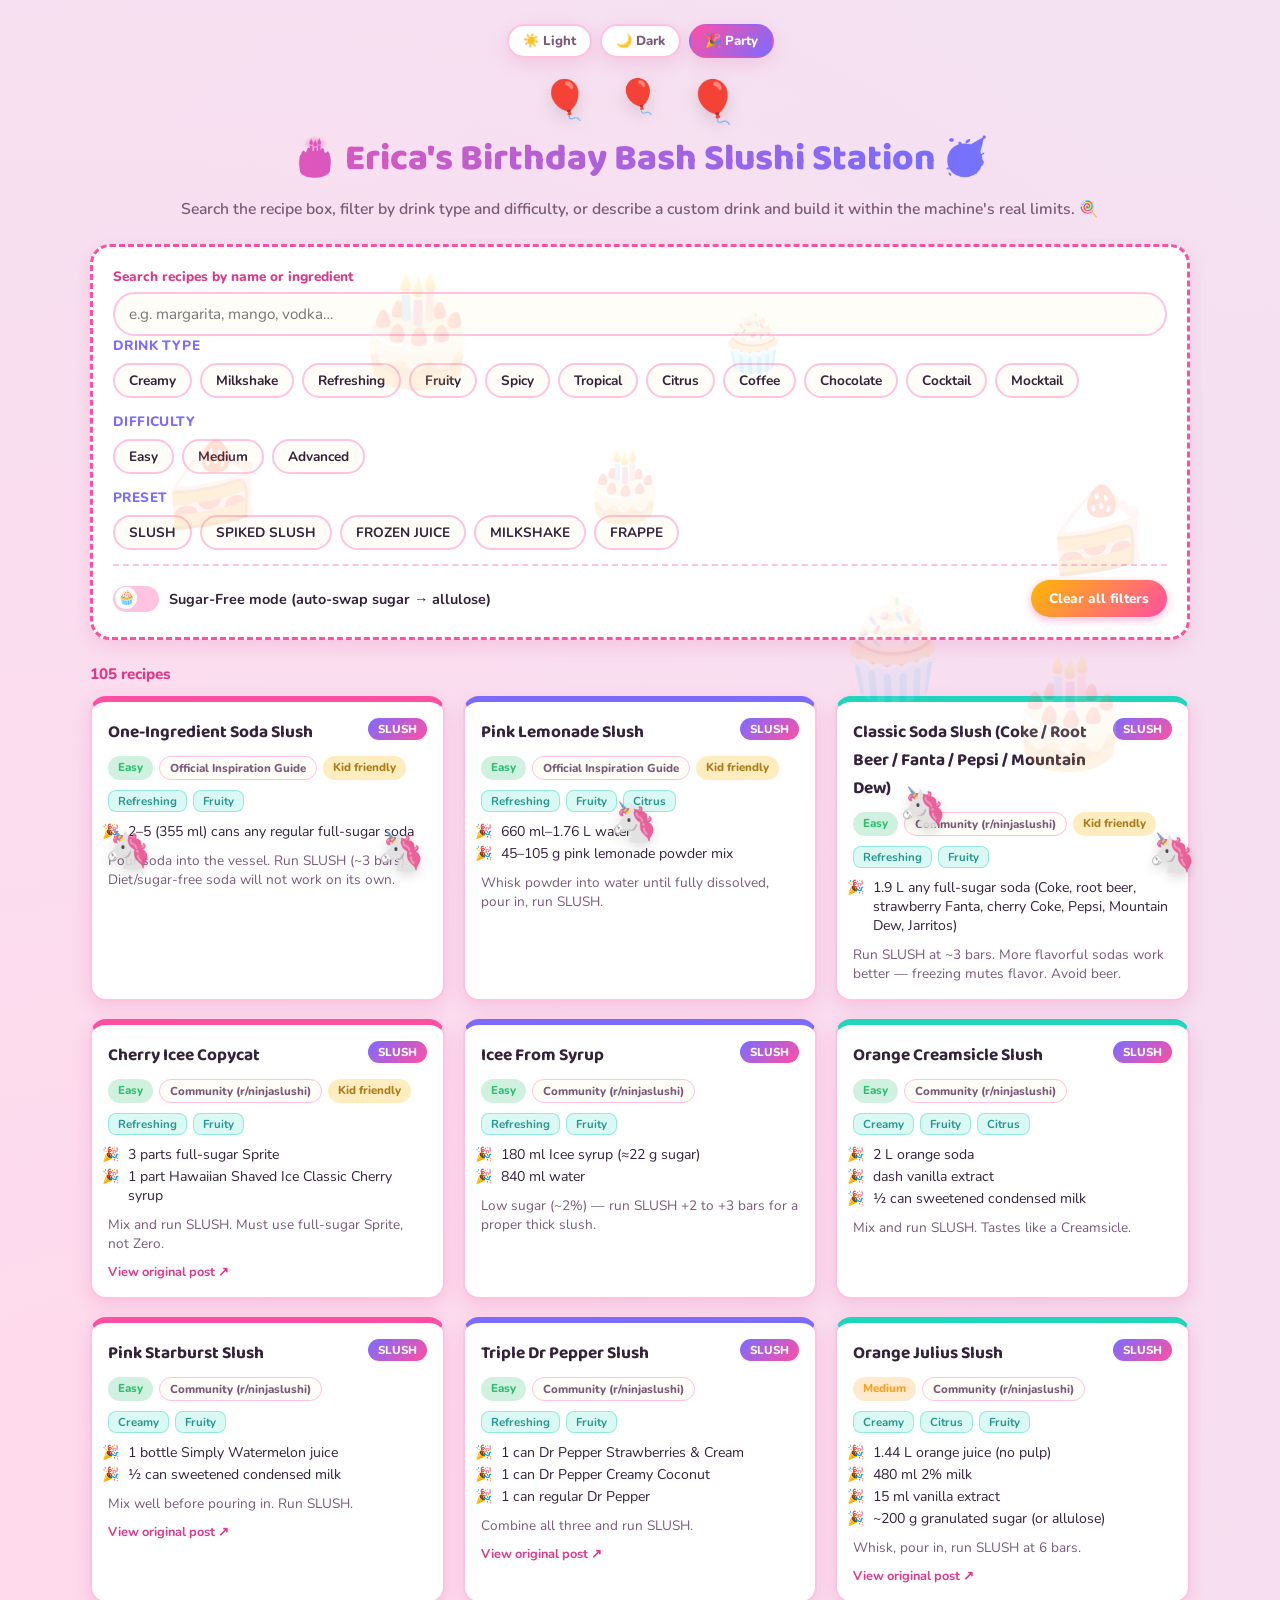
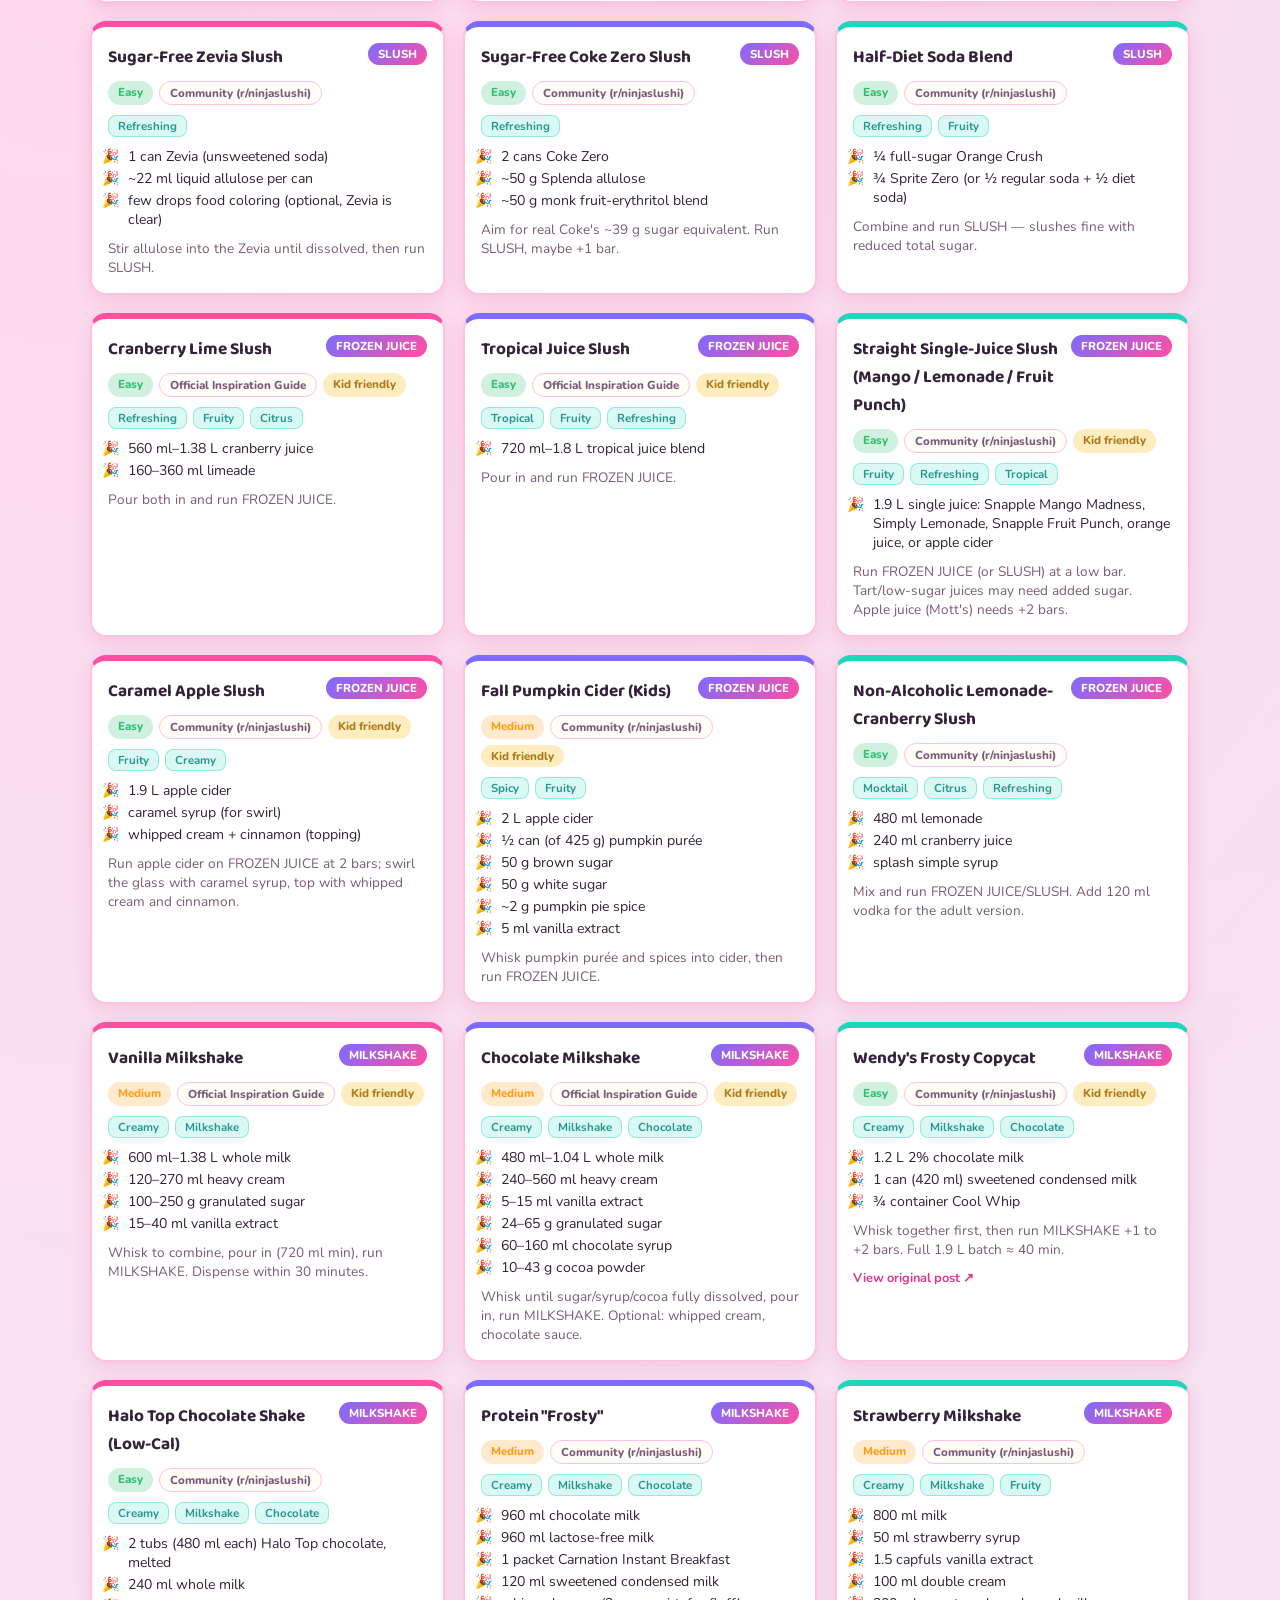
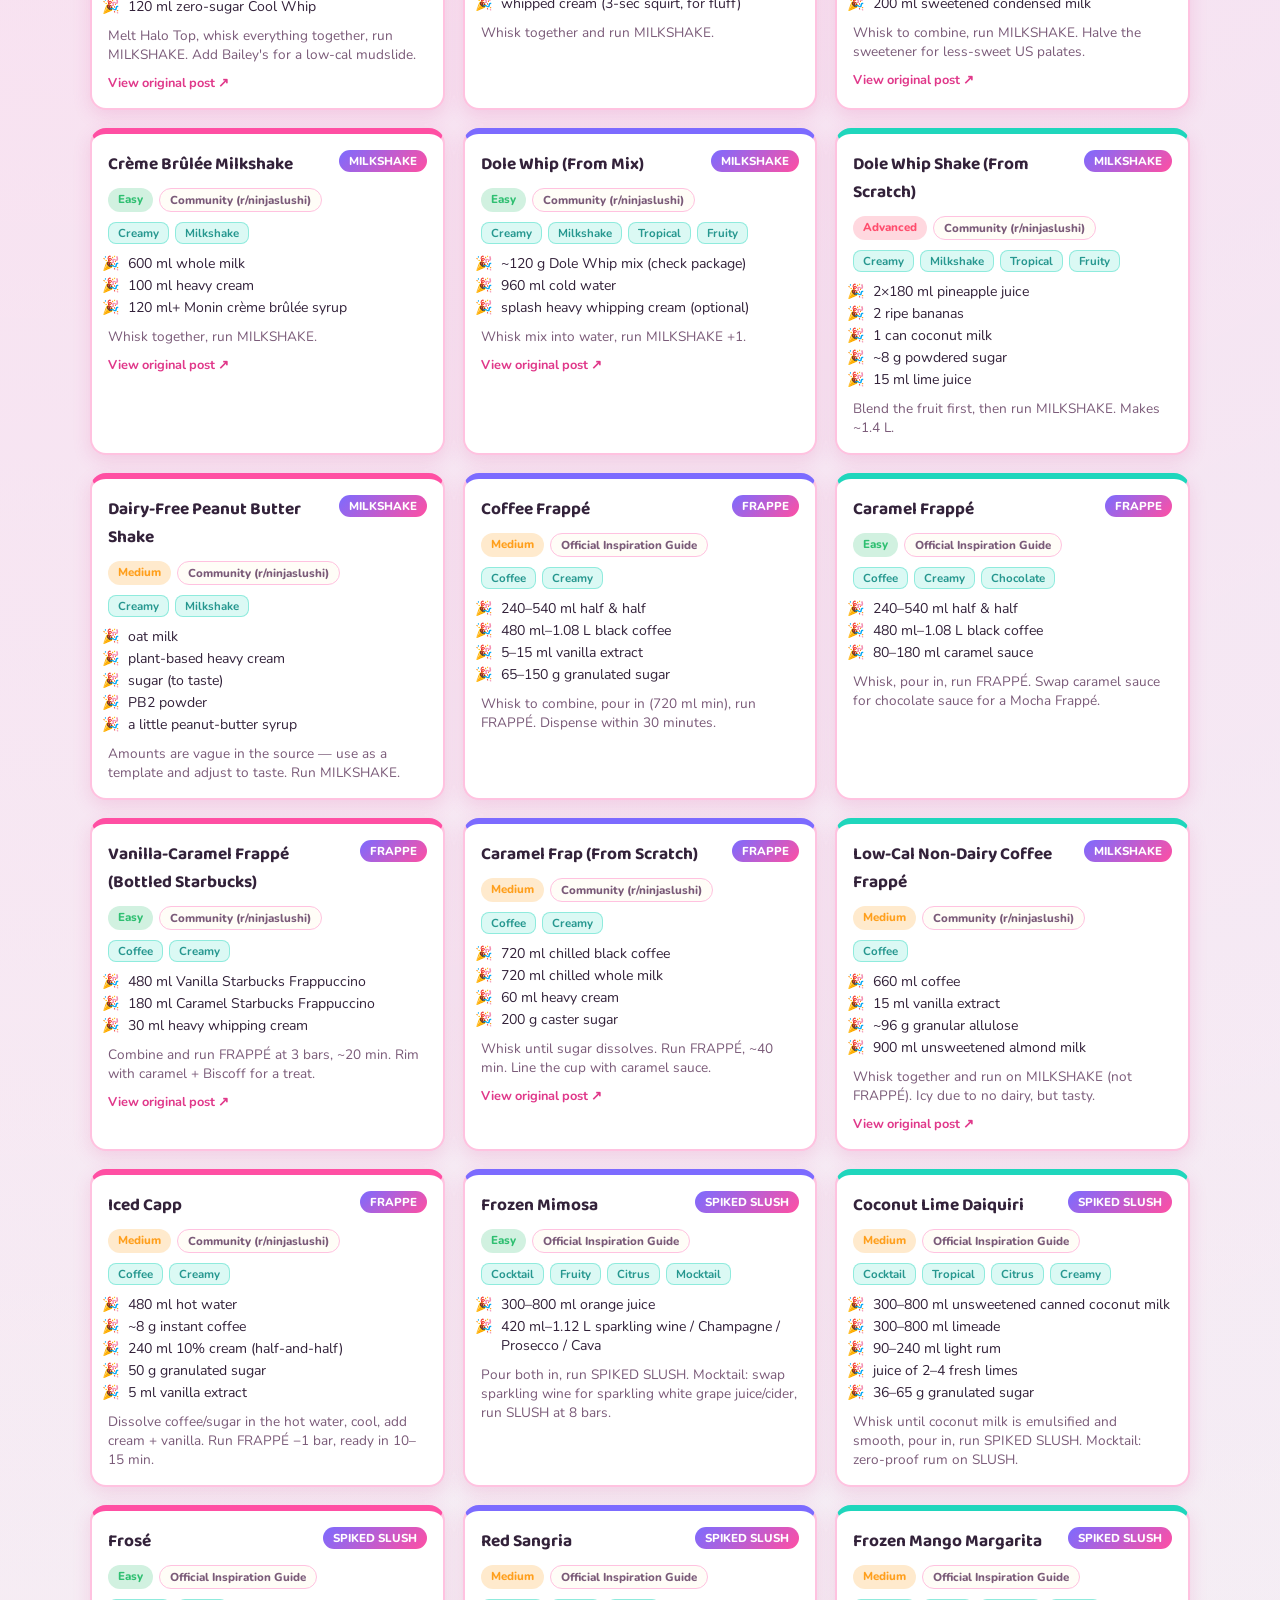
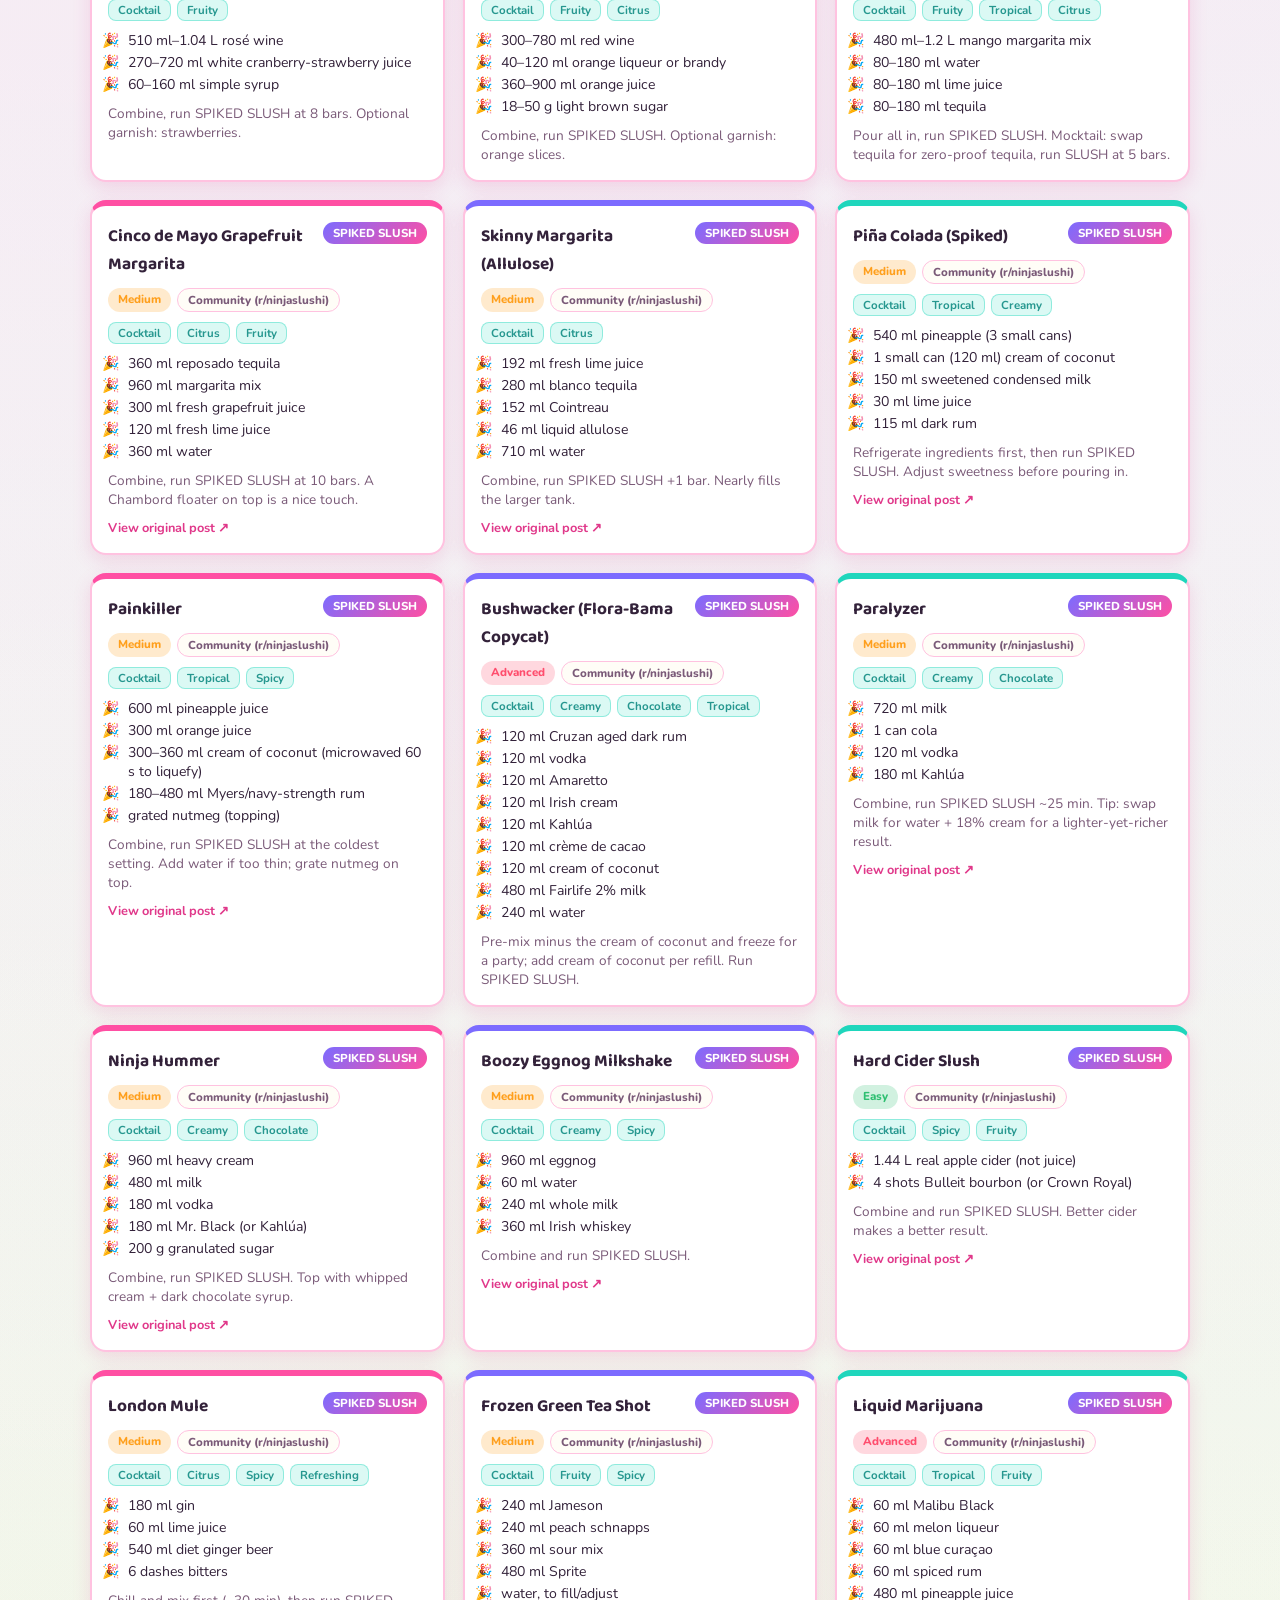
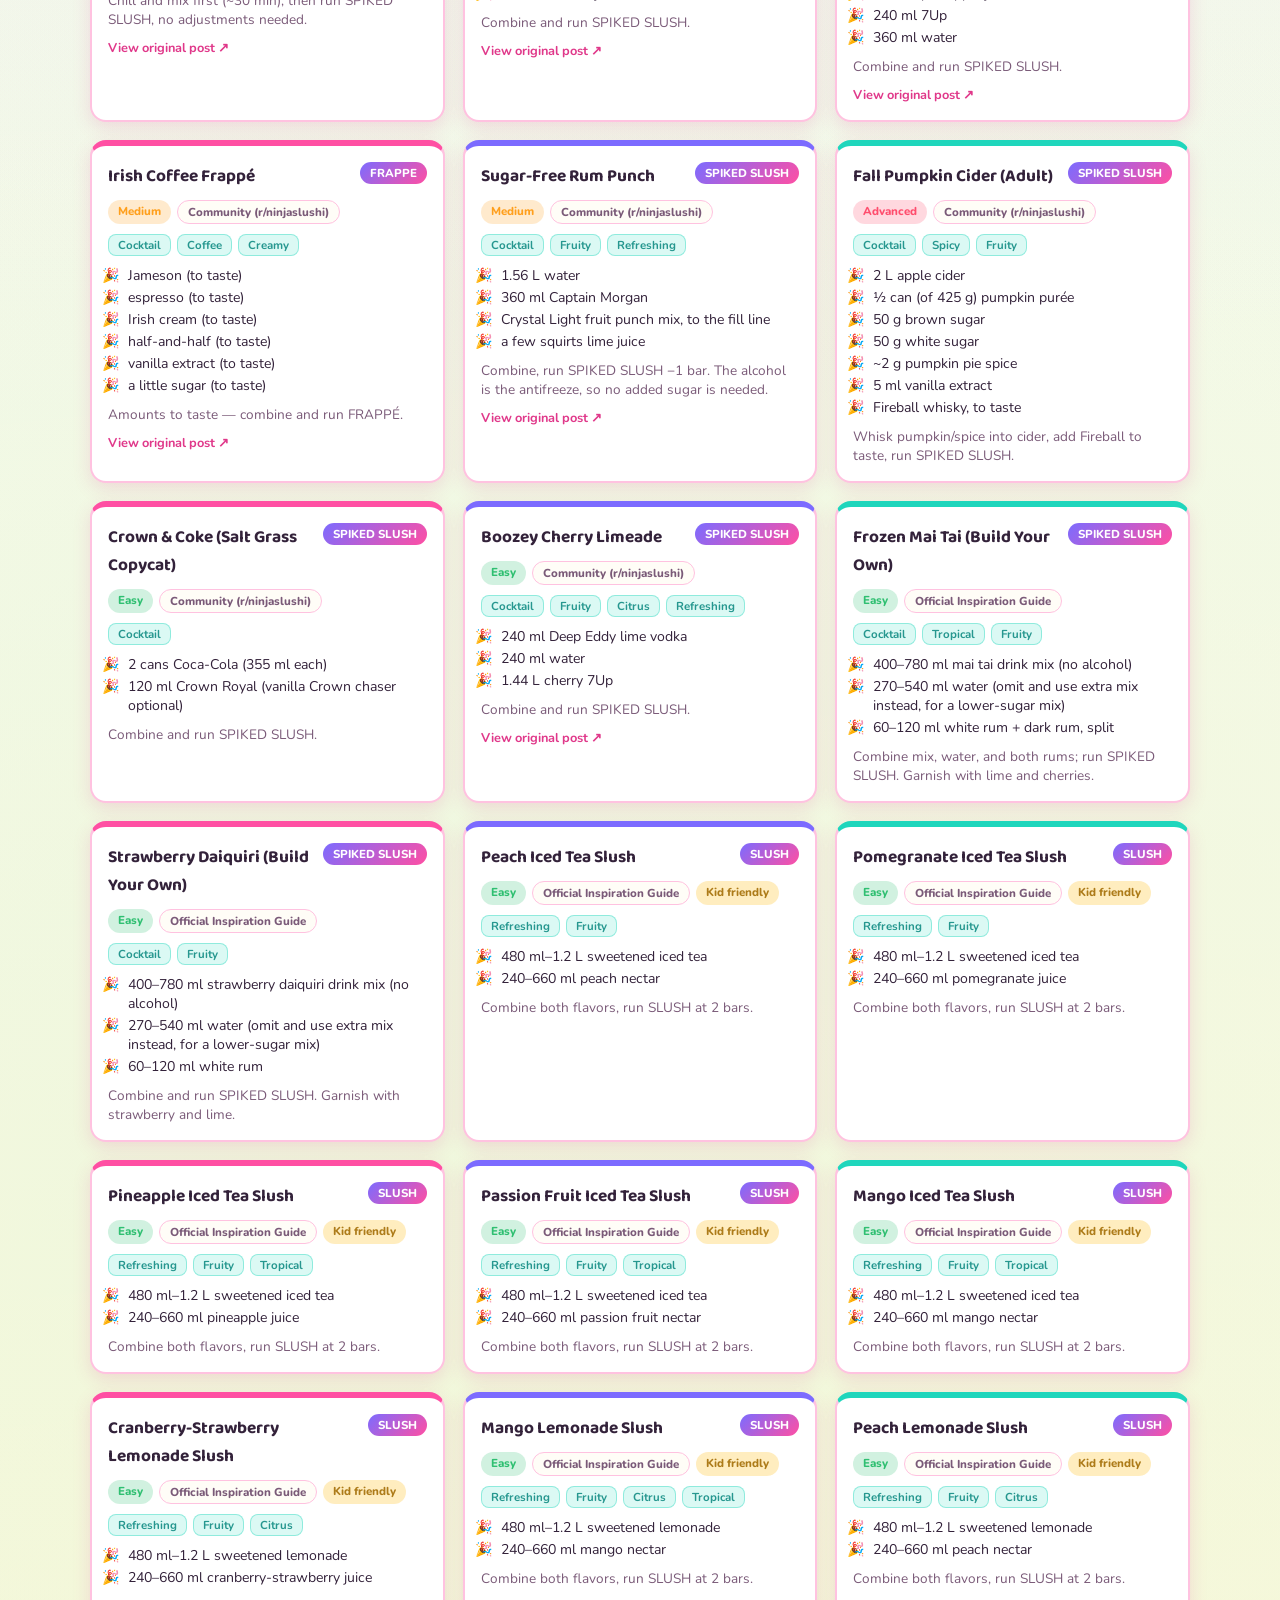
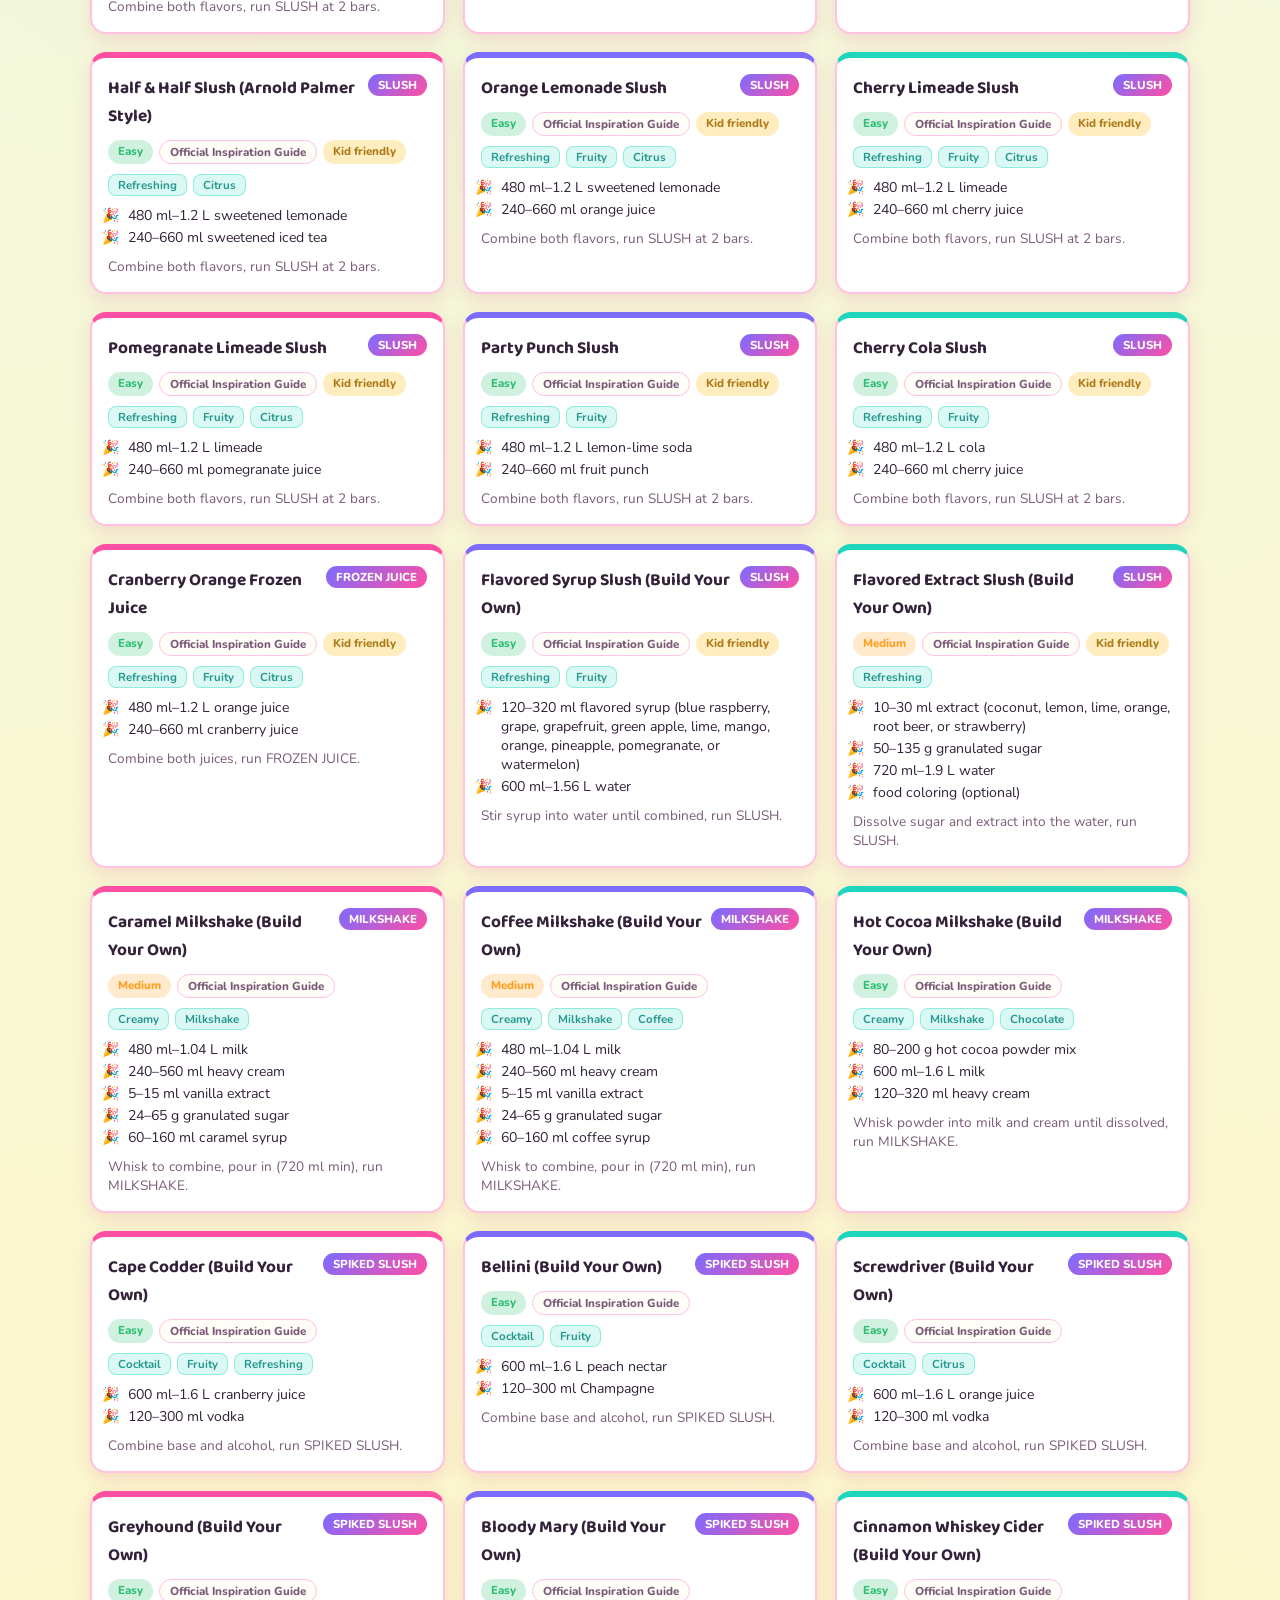
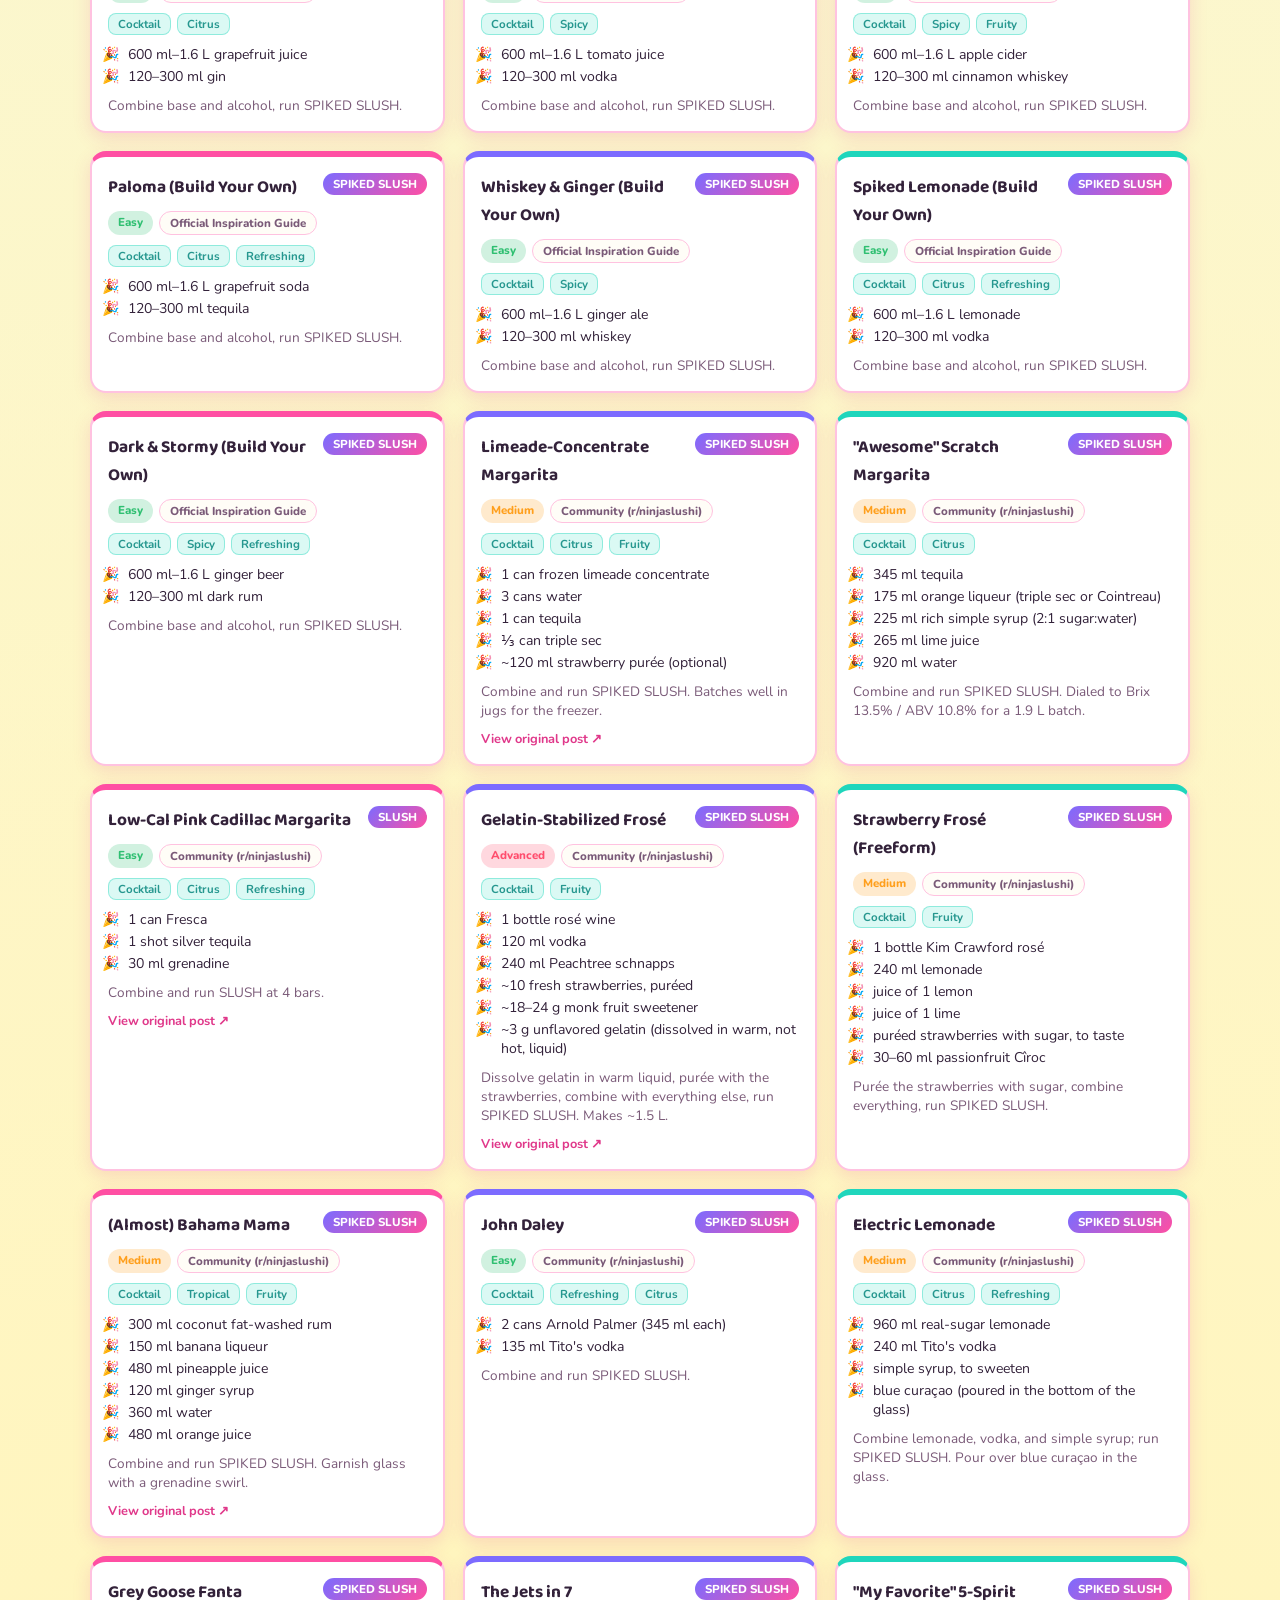
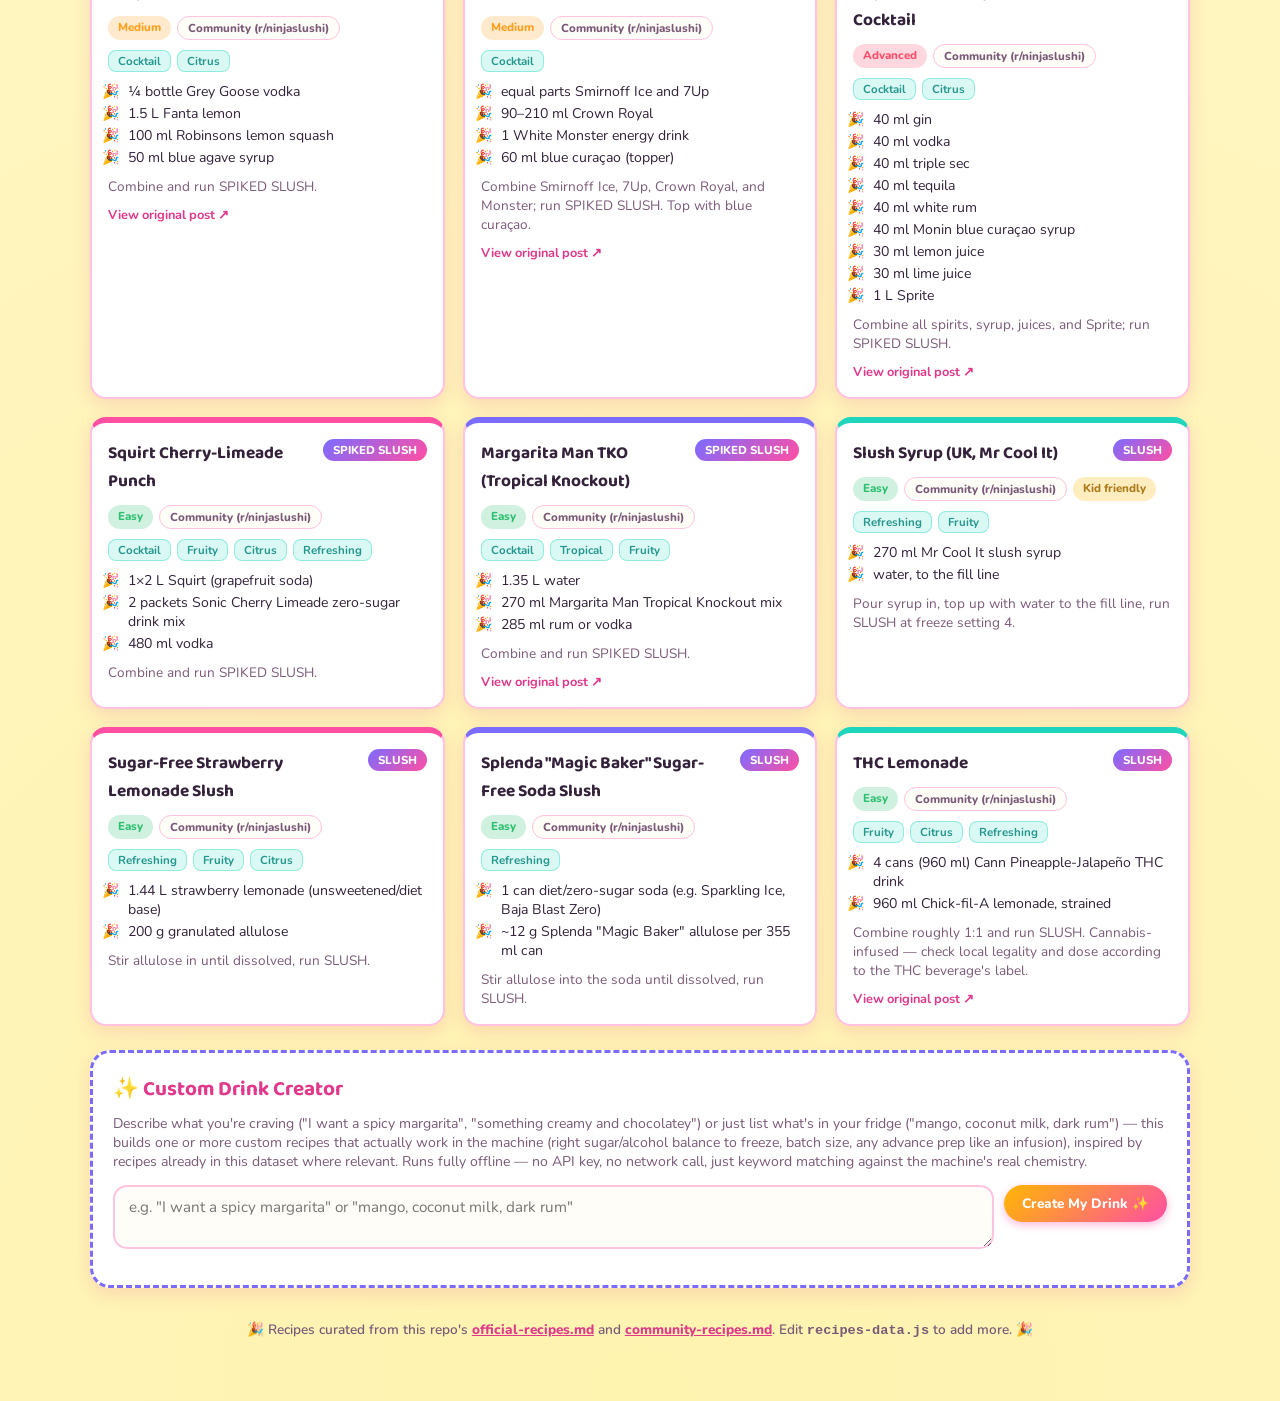
==== frontend/index.html @ e8b259af "Replace Anthropic API custom-drink generator with an offline rule-based one Per feedback, drops the " ====
<!DOCTYPE html>
<html lang="en">
<head>
<meta charset="UTF-8" />
<script>
  // Apply the saved theme before first paint, to avoid a flash of the
  // wrong theme. Falls back to "party" (this app's default personality)
  // if nothing is stored yet or storage is unavailable.
  (function () {
    try {
      var t = localStorage.getItem("ninja-slushi-theme") || "party";
      document.documentElement.setAttribute("data-theme", t);
    } catch (e) {
      document.documentElement.setAttribute("data-theme", "party");
    }
  })();
</script>
<meta name="viewport" content="width=device-width, initial-scale=1.0" />
<title>Ninja Slushi Recipe Finder</title>
<link rel="preconnect" href="https://fonts.googleapis.com" />
<link rel="preconnect" href="https://fonts.gstatic.com" crossorigin />
<link href="https://fonts.googleapis.com/css2?family=Baloo+2:wght@500;700;800&family=Nunito:wght@400;600;700&display=swap" rel="stylesheet" />
<link rel="stylesheet" href="styles.css" />
</head>
<body>
  <div class="confetti-field" id="confettiField" aria-hidden="true"></div>
  <div class="cake-field" id="cakeField" aria-hidden="true"></div>
  <div class="unicorn-field" id="unicornField" aria-hidden="true"></div>

  <div class="theme-switcher" role="group" aria-label="Theme">
    <button type="button" class="theme-btn" data-theme-choice="light" title="Light mode">☀️ Light</button>
    <button type="button" class="theme-btn" data-theme-choice="dark" title="Dark mode">🌙 Dark</button>
    <button type="button" class="theme-btn" data-theme-choice="party" title="Birthday party mode">🎉 Party</button>
  </div>

  <header class="app-header">
    <div class="balloon-row" aria-hidden="true">
      <span class="balloon balloon-1">🎈</span>
      <span class="balloon balloon-2">🎈</span>
      <span class="balloon balloon-3">🎈</span>
    </div>
    <h1>🎂 Erica's Birthday Bash Slushi Station <span class="wiggle">🥳</span></h1>
    <p class="subtitle">
      Search the recipe box, filter by drink type and difficulty, or describe a
      custom drink and build it within the machine's real limits. 🍭
    </p>
  </header>

  <main class="app-main">
    <section class="controls">
      <div class="field">
        <label for="query">Search recipes by name or ingredient</label>
        <input id="query" type="search" placeholder="e.g. margarita, mango, vodka…" autocomplete="off" />
      </div>

      <div class="filter-group">
        <span class="filter-label">Drink type</span>
        <div id="tagFilters" class="chip-row"></div>
      </div>

      <div class="filter-group">
        <span class="filter-label">Difficulty</span>
        <div id="difficultyFilters" class="chip-row"></div>
      </div>

      <div class="filter-group">
        <span class="filter-label">Preset</span>
        <div id="presetFilters" class="chip-row"></div>
      </div>

      <div class="bottom-row">
        <label class="switch-label">
          <input type="checkbox" id="sugarFreeToggle" />
          <span class="switch"></span>
          Sugar-Free mode (auto-swap sugar → allulose)
        </label>
        <button id="clearFilters" type="button" class="clear-btn">Clear all filters</button>
      </div>
    </section>

    <section class="results-section">
      <div class="results-header">
        <span id="resultCount"></span>
      </div>
      <div id="results" class="results-grid"></div>
    </section>

    <section class="custom-section">
      <div class="custom-header">
        <h2>✨ Custom Drink Creator</h2>
      </div>
      <p class="custom-blurb">
        Describe what you're craving ("I want a spicy margarita", "something
        creamy and chocolatey") or just list what's in your fridge ("mango,
        coconut milk, dark rum") — this builds one or more custom recipes that
        actually work in the machine (right sugar/alcohol balance to freeze,
        batch size, any advance prep like an infusion), inspired by recipes
        already in this dataset where relevant. Runs fully offline — no API
        key, no network call, just keyword matching against the machine's
        real chemistry.
      </p>

      <div class="custom-input-row">
        <textarea id="customPrompt" rows="2" placeholder='e.g. "I want a spicy margarita" or "mango, coconut milk, dark rum"'></textarea>
        <button id="generateCustomBtn" type="button" class="clear-btn generate-btn">Create My Drink ✨</button>
      </div>

      <p id="customStatus" class="custom-status" hidden></p>
      <div id="customResults" class="results-grid custom-results-grid"></div>
    </section>
  </main>

  <footer class="app-footer">
    <p>
      🎉 Recipes curated from this repo's
      <a href="../references/official-recipes.md">official-recipes.md</a> and
      <a href="../references/community-recipes.md">community-recipes.md</a>.
      Edit <code>recipes-data.js</code> to add more. 🎉
    </p>
  </footer>

  <script src="recipes-data.js"></script>
  <script src="app.js"></script>
</body>
</html>
---- frontend/styles.css ----
/* ===========================================================================
 * Three themes, switched via [data-theme] on <html>: "light", "dark", "party".
 * Colorful accent hues (pink/purple/teal/gold) stay consistent across all
 * three — only the background/surface/text values and the extra birthday
 * decorations (confetti, cake shapes, dancing unicorns, balloons) change.
 * Decorations are party-mode only; light/dark stay clean and calm.
 * ========================================================================= */

:root {
  /* Fallback (identical to light) in case JS/data-theme hasn't applied yet */
  --bg: #ffffff;
  --bg-grad-1: #ffe9f2;
  --bg-grad-2: #eaf5ff;
  --bg-grad-3: #fffaea;
  --surface: #ffffff;
  --border: #f0d3e4;
  --text: #2c2233;
  --text-muted: #6e5c73;
  --accent: #ff5da2;
  --accent-dark: #d81b7f;
  --accent2: #6a5ef5;
  --accent3: #0fae98;
  --gold: #e69500;
  --easy: #1f9d5c;
  --medium: #d97f00;
  --advanced: #e0345a;
  --sugar-free: #7a3fe0;
  --shadow: 0 4px 14px rgba(180, 60, 130, 0.1);
  color-scheme: light;
}

:root[data-theme="light"] {
  --bg: #ffffff;
  --bg-grad-1: #ffe9f2;
  --bg-grad-2: #eaf5ff;
  --bg-grad-3: #fffaea;
  --surface: #ffffff;
  --border: #f0d3e4;
  --text: #2c2233;
  --text-muted: #6e5c73;
  --accent: #ff5da2;
  --accent-dark: #d81b7f;
  --accent2: #6a5ef5;
  --accent3: #0fae98;
  --gold: #e69500;
  --easy: #1f9d5c;
  --medium: #d97f00;
  --advanced: #e0345a;
  --sugar-free: #7a3fe0;
  --shadow: 0 4px 14px rgba(180, 60, 130, 0.1);
  color-scheme: light;
}

:root[data-theme="dark"] {
  --bg: #1a1220;
  --bg-grad-1: #2a1730;
  --bg-grad-2: #101d2c;
  --bg-grad-3: #241d0f;
  --surface: #251a2c;
  --border: #422b49;
  --text: #f6ecfa;
  --text-muted: #c3aac9;
  --accent: #ff77b3;
  --accent-dark: #ffa6cf;
  --accent2: #a698ff;
  --accent3: #4de3cd;
  --gold: #ffd166;
  --easy: #56e090;
  --medium: #ffb84d;
  --advanced: #ff7a90;
  --sugar-free: #b58bff;
  --shadow: 0 6px 20px rgba(0, 0, 0, 0.45);
  color-scheme: dark;
}

:root[data-theme="party"] {
  /* Lighter & brighter than a normal light mode, with extra decorations */
  --bg: #fffdf7;
  --bg-grad-1: #ffd9ec;
  --bg-grad-2: #d8f0ff;
  --bg-grad-3: #fff3b0;
  --surface: #ffffff;
  --border: #ffc2e0;
  --text: #33223a;
  --text-muted: #7a5a78;
  --accent: #ff4fa3;
  --accent-dark: #e0388a;
  --accent2: #7c6bff;
  --accent3: #1fd6bc;
  --gold: #ffb703;
  --easy: #2fbf71;
  --medium: #ff9f1c;
  --advanced: #ff4d6d;
  --sugar-free: #9a5cff;
  --shadow: 0 6px 18px rgba(224, 56, 138, 0.15);
  color-scheme: light;
}

* { box-sizing: border-box; }

body {
  margin: 0;
  min-height: 100vh;
  background:
    radial-gradient(circle at 10% 15%, var(--bg-grad-1) 0%, transparent 42%),
    radial-gradient(circle at 90% 10%, var(--bg-grad-2) 0%, transparent 46%),
    radial-gradient(circle at 50% 95%, var(--bg-grad-3) 0%, transparent 52%),
    var(--bg);
  color: var(--text);
  font-family: "Nunito", -apple-system, BlinkMacSystemFont, "Segoe UI", Roboto, Helvetica, Arial, sans-serif;
  padding: 0 16px;
  padding-block: 24px 48px;
  position: relative;
  overflow-x: hidden;
}

/* Party mode gets bigger, more saturated gradient blobs */
:root[data-theme="party"] body {
  background:
    radial-gradient(circle at 8% 12%, var(--bg-grad-1) 0%, transparent 48%),
    radial-gradient(circle at 92% 8%, var(--bg-grad-2) 0%, transparent 50%),
    radial-gradient(circle at 50% 100%, var(--bg-grad-3) 0%, transparent 58%),
    radial-gradient(circle at 30% 60%, color-mix(in srgb, var(--accent3) 10%, transparent) 0%, transparent 45%),
    var(--bg);
}

h1, h2, h3 {
  font-family: "Baloo 2", "Nunito", sans-serif;
}

/* ---------------------------------------------------------------------
 * Theme switcher
 * ------------------------------------------------------------------- */

.theme-switcher {
  position: sticky;
  top: 12px;
  z-index: 5;
  display: flex;
  justify-content: center;
  gap: 8px;
  margin: 0 auto 16px;
  max-width: 1100px;
  flex-wrap: wrap;
}

.theme-btn {
  font-family: inherit;
  font-weight: 800;
  font-size: 0.82rem;
  border: 2px solid var(--border);
  background: var(--surface);
  color: var(--text-muted);
  padding: 6px 14px;
  border-radius: 999px;
  cursor: pointer;
  box-shadow: var(--shadow);
  transition: transform 0.12s ease, color 0.15s, border-color 0.15s;
}

.theme-btn:hover {
  transform: translateY(-1px);
  color: var(--text);
}

.theme-btn.active {
  background: linear-gradient(135deg, var(--accent), var(--accent2));
  border-color: transparent;
  color: #fff;
}

/* ---------------------------------------------------------------------
 * Party-mode-only decorative fields (confetti, cake shapes, unicorns,
 * balloons, the wiggling emoji, and the animated rainbow title).
 * Hidden entirely in light/dark; also respects prefers-reduced-motion.
 * ------------------------------------------------------------------- */

.confetti-field,
.cake-field,
.unicorn-field,
.balloon-row,
.wiggle {
  display: none;
}

:root[data-theme="party"] .confetti-field,
:root[data-theme="party"] .cake-field,
:root[data-theme="party"] .unicorn-field,
:root[data-theme="party"] .balloon-row,
:root[data-theme="party"] .wiggle {
  display: block;
}

:root[data-theme="party"] .balloon-row {
  display: flex;
}

:root[data-theme="party"] .wiggle {
  display: inline-block;
}

.confetti-field,
.cake-field,
.unicorn-field {
  position: fixed;
  inset: 0;
  pointer-events: none;
  overflow: hidden;
  /* Above the card grid (z-index 1) so pieces stay visible while scrolling,
     not hidden behind opaque card backgrounds; low opacity + pointer-events:
     none keep them from interfering with reading or clicking. */
  z-index: 2;
}

.confetti-piece {
  position: absolute;
  top: -40px;
  font-size: 1.1rem;
  opacity: 0.8;
  animation: confetti-fall linear infinite;
  will-change: transform;
}

@keyframes confetti-fall {
  0% { transform: translateY(-5vh) rotate(0deg); opacity: 0; }
  8% { opacity: 0.85; }
  100% { transform: translateY(105vh) rotate(360deg); opacity: 0.6; }
}

.cake-piece {
  position: absolute;
  opacity: 0.16;
  animation: cake-drift ease-in-out infinite;
  will-change: transform;
}

@keyframes cake-drift {
  0%, 100% { transform: translate(0, 0) rotate(-6deg); }
  50% { transform: translate(18px, -22px) rotate(6deg); }
}

.unicorn-piece {
  position: absolute;
  bottom: 4%;
  font-size: 2.4rem;
  opacity: 0.88;
  animation: unicorn-dance 2.6s ease-in-out infinite;
  will-change: transform;
  filter: drop-shadow(0 4px 6px rgba(0, 0, 0, 0.15));
}

@keyframes unicorn-dance {
  0%, 100% { transform: translateX(0) translateY(0) rotate(-8deg); }
  25% { transform: translateX(14px) translateY(-14px) rotate(8deg); }
  50% { transform: translateX(0) translateY(-4px) rotate(-4deg); }
  75% { transform: translateX(-14px) translateY(-14px) rotate(8deg); }
}

.balloon {
  font-size: 2.4rem;
  display: inline-block;
  animation: balloon-bob 3.2s ease-in-out infinite;
  filter: drop-shadow(0 6px 8px rgba(0, 0, 0, 0.12));
}

.balloon-2 { animation-delay: 0.6s; font-size: 2.1rem; }
.balloon-3 { animation-delay: 1.2s; font-size: 2.6rem; }

@keyframes balloon-bob {
  0%, 100% { transform: translateY(0) rotate(-3deg); }
  50% { transform: translateY(-10px) rotate(3deg); }
}

.wiggle {
  animation: wiggle 1.8s ease-in-out infinite;
}

@keyframes wiggle {
  0%, 100% { transform: rotate(0deg); }
  25% { transform: rotate(-12deg); }
  75% { transform: rotate(12deg); }
}

@media (prefers-reduced-motion: reduce) {
  .confetti-piece, .cake-piece, .unicorn-piece, .balloon, .wiggle, .app-header h1 {
    animation: none !important;
  }
  .confetti-field, .cake-field, .unicorn-field { display: none !important; }
}

/* ---------------------------------------------------------------------
 * Header
 * ------------------------------------------------------------------- */

.app-header {
  max-width: 1100px;
  margin: 0 auto 24px;
  text-align: center;
  position: relative;
  z-index: 1;
}

.balloon-row {
  justify-content: center;
  gap: 28px;
  margin-bottom: -6px;
}

.app-header h1 {
  margin: 4px 0 10px;
  font-size: clamp(1.6rem, 4vw, 2.3rem);
  font-weight: 800;
  color: var(--accent-dark);
}

:root[data-theme="party"] .app-header h1 {
  background: linear-gradient(90deg, var(--accent), var(--accent2), var(--accent3), var(--gold), var(--accent));
  background-size: 300% auto;
  -webkit-background-clip: text;
  background-clip: text;
  color: transparent;
  animation: rainbow-shift 6s linear infinite;
}

@keyframes rainbow-shift {
  to { background-position: 300% center; }
}

.subtitle {
  color: var(--text-muted);
  margin: 0;
  font-size: 0.98rem;
  font-weight: 600;
}

.app-main {
  max-width: 1100px;
  margin: 0 auto;
  position: relative;
  z-index: 1;
}

.controls {
  background: var(--surface);
  border: 3px dashed var(--accent);
  border-radius: 20px;
  padding: 20px;
  margin-bottom: 24px;
  box-shadow: var(--shadow);
}

:root[data-theme="light"] .controls,
:root[data-theme="dark"] .controls {
  border-style: solid;
  border-width: 2px;
}

.search-row {
  display: grid;
  grid-template-columns: 1fr 1fr;
  gap: 16px;
  margin-bottom: 16px;
}

@media (max-width: 640px) {
  .search-row { grid-template-columns: 1fr; }
}

.field {
  display: flex;
  flex-direction: column;
  gap: 6px;
}

.field label {
  font-size: 0.85rem;
  font-weight: 800;
  color: var(--accent-dark);
}

.field input[type="search"] {
  padding: 10px 14px;
  border-radius: 999px;
  border: 2px solid var(--border);
  background: var(--bg);
  color: var(--text);
  font-size: 0.95rem;
  font-family: inherit;
  width: 100%;
}

.field input[type="search"]:focus {
  outline: none;
  border-color: var(--accent2);
  box-shadow: 0 0 0 3px color-mix(in srgb, var(--accent2) 25%, transparent);
}

.filter-group {
  margin-bottom: 14px;
}

.filter-label {
  display: block;
  font-size: 0.85rem;
  font-weight: 800;
  color: var(--accent2);
  margin-bottom: 8px;
  text-transform: uppercase;
  letter-spacing: 0.03em;
}

.chip-row {
  display: flex;
  flex-wrap: wrap;
  gap: 8px;
}

.chip {
  border: 2px solid var(--border);
  background: var(--bg);
  color: var(--text);
  padding: 6px 14px;
  border-radius: 999px;
  font-size: 0.85rem;
  font-weight: 700;
  font-family: inherit;
  cursor: pointer;
  transition: transform 0.12s ease, background 0.15s, color 0.15s, border-color 0.15s, box-shadow 0.15s;
}

.chip:hover {
  border-color: var(--accent);
  transform: translateY(-2px);
}

:root[data-theme="party"] .chip:hover {
  transform: translateY(-2px) rotate(-1deg);
}

.chip.active {
  background: linear-gradient(135deg, var(--accent), var(--accent2));
  border-color: transparent;
  color: #fff;
  box-shadow: 0 4px 10px color-mix(in srgb, var(--accent) 45%, transparent);
  transform: translateY(-1px) scale(1.03);
}

.bottom-row {
  display: flex;
  align-items: center;
  justify-content: space-between;
  flex-wrap: wrap;
  gap: 12px;
  margin-top: 8px;
  padding-top: 14px;
  border-top: 2px dashed var(--border);
}

.switch-label {
  display: inline-flex;
  align-items: center;
  gap: 10px;
  font-size: 0.9rem;
  font-weight: 700;
  cursor: pointer;
  user-select: none;
}

.switch-label input[type="checkbox"] {
  position: absolute;
  opacity: 0;
  width: 0;
  height: 0;
}

.switch {
  position: relative;
  width: 46px;
  height: 26px;
  background: var(--border);
  border-radius: 999px;
  transition: background 0.15s;
  flex-shrink: 0;
}

.switch::before {
  content: "🧁";
  position: absolute;
  top: 1px;
  left: 2px;
  width: 22px;
  height: 22px;
  line-height: 22px;
  text-align: center;
  font-size: 14px;
  background: var(--surface);
  border-radius: 50%;
  transition: transform 0.15s;
}

.switch-label input:checked + .switch {
  background: linear-gradient(135deg, var(--sugar-free), var(--accent3));
}

.switch-label input:checked + .switch::before {
  transform: translateX(20px);
}

.clear-btn {
  background: linear-gradient(135deg, var(--gold), var(--accent));
  border: none;
  color: #fff;
  padding: 9px 18px;
  border-radius: 999px;
  font-size: 0.85rem;
  font-weight: 800;
  font-family: inherit;
  cursor: pointer;
  box-shadow: 0 3px 8px color-mix(in srgb, var(--accent) 40%, transparent);
  transition: transform 0.12s ease;
}

.clear-btn:hover {
  transform: translateY(-2px);
}

.results-header {
  margin-bottom: 12px;
  color: var(--accent-dark);
  font-weight: 800;
  font-size: 0.95rem;
}

.results-grid {
  display: grid;
  grid-template-columns: repeat(auto-fill, minmax(300px, 1fr));
  gap: 18px;
}

.card {
  background: var(--surface);
  border: 2px solid var(--border);
  border-top: 6px solid var(--accent);
  border-radius: 16px;
  padding: 16px;
  display: flex;
  flex-direction: column;
  gap: 10px;
  box-shadow: var(--shadow);
  transition: transform 0.15s ease, box-shadow 0.15s ease;
}

.card:hover {
  transform: translateY(-4px);
  box-shadow: 0 10px 24px color-mix(in srgb, var(--accent) 25%, transparent);
}

:root[data-theme="party"] .card:hover {
  transform: translateY(-4px) rotate(-0.3deg);
}

.card:nth-child(3n+1) { border-top-color: var(--accent); }
.card:nth-child(3n+2) { border-top-color: var(--accent2); }
.card:nth-child(3n+3) { border-top-color: var(--accent3); }

.card-header {
  display: flex;
  align-items: flex-start;
  justify-content: space-between;
  gap: 8px;
}

.card-header h3 {
  margin: 0;
  font-size: 1.08rem;
  font-weight: 700;
}

.badge {
  display: inline-block;
  padding: 3px 10px;
  border-radius: 999px;
  font-size: 0.72rem;
  font-weight: 800;
  white-space: nowrap;
}

.preset-badge {
  background: linear-gradient(135deg, var(--accent2), var(--accent));
  color: #fff;
}

.card-meta {
  display: flex;
  flex-wrap: wrap;
  gap: 6px;
}

.difficulty-easy { background: color-mix(in srgb, var(--easy) 22%, transparent); color: var(--easy); }
.difficulty-medium { background: color-mix(in srgb, var(--medium) 22%, transparent); color: var(--medium); }
.difficulty-advanced { background: color-mix(in srgb, var(--advanced) 22%, transparent); color: var(--advanced); }

.source-badge {
  background: var(--bg);
  border: 1px solid var(--border);
  color: var(--text-muted);
}

.kid-badge {
  background: color-mix(in srgb, var(--gold) 25%, transparent);
  color: color-mix(in srgb, var(--gold) 60%, var(--text));
}

.card-tags {
  display: flex;
  flex-wrap: wrap;
  gap: 6px;
}

.tag-pill {
  background: color-mix(in srgb, var(--accent3) 16%, transparent);
  border: 1px solid color-mix(in srgb, var(--accent3) 40%, transparent);
  border-radius: 8px;
  padding: 2px 9px;
  font-size: 0.72rem;
  font-weight: 700;
  color: color-mix(in srgb, var(--accent3) 65%, var(--text));
}

.ingredient-list {
  margin: 0;
  padding-left: 20px;
  font-size: 0.88rem;
  display: flex;
  flex-direction: column;
  gap: 3px;
}

:root[data-theme="party"] .ingredient-list li::marker {
  content: "🎉  ";
}

.ingredient-list li.sugar-free-adjusted {
  color: var(--sugar-free);
  font-weight: 700;
}

.directions {
  font-size: 0.85rem;
  color: var(--text-muted);
  margin: 0;
}

.sugar-free-note {
  font-size: 0.8rem;
  background: color-mix(in srgb, var(--sugar-free) 14%, transparent);
  border-left: 4px solid var(--sugar-free);
  padding: 8px 10px;
  border-radius: 8px;
  margin: 0;
  color: var(--text);
}

.source-link {
  font-size: 0.8rem;
  color: var(--accent-dark);
  text-decoration: none;
  font-weight: 700;
}

.source-link:hover {
  text-decoration: underline;
}

.empty-state {
  color: var(--text-muted);
  text-align: center;
  padding: 40px 0;
  grid-column: 1 / -1;
  font-weight: 700;
  font-size: 1.05rem;
}

/* ---------------------------------------------------------------------
 * Custom Drink Creator
 * ------------------------------------------------------------------- */

.custom-section {
  background: var(--surface);
  border: 2px solid var(--border);
  border-radius: 20px;
  padding: 20px;
  margin-top: 24px;
  box-shadow: var(--shadow);
}

:root[data-theme="party"] .custom-section {
  border: 3px dashed var(--accent2);
}

.custom-header {
  display: flex;
  align-items: center;
  justify-content: space-between;
  gap: 12px;
  flex-wrap: wrap;
  margin-bottom: 8px;
}

.custom-header h2 {
  margin: 0;
  font-size: 1.3rem;
  color: var(--accent-dark);
}

.custom-blurb {
  color: var(--text-muted);
  font-size: 0.88rem;
  margin: 0 0 14px;
}

.custom-input-row {
  display: flex;
  gap: 10px;
  flex-wrap: wrap;
  align-items: flex-start;
}

.custom-input-row textarea {
  flex: 1 1 280px;
  padding: 10px 14px;
  border-radius: 14px;
  border: 2px solid var(--border);
  background: var(--bg);
  color: var(--text);
  font-size: 0.95rem;
  font-family: inherit;
  resize: vertical;
  min-height: 44px;
}

.custom-input-row textarea:focus {
  outline: none;
  border-color: var(--accent2);
  box-shadow: 0 0 0 3px color-mix(in srgb, var(--accent2) 25%, transparent);
}

.generate-btn {
  white-space: nowrap;
  align-self: flex-start;
}

.generate-btn:disabled {
  opacity: 0.6;
  cursor: wait;
  transform: none;
}

.custom-status {
  margin: 12px 0 0;
  font-size: 0.85rem;
  font-weight: 700;
}

.custom-status.error { color: var(--advanced); }
.custom-status.success { color: var(--easy); }
.custom-status.loading { color: var(--accent2); }

.custom-results-grid {
  margin-top: 16px;
}

.custom-card {
  border-top-color: var(--sugar-free) !important;
  background: linear-gradient(180deg, color-mix(in srgb, var(--sugar-free) 5%, var(--surface)) 0%, var(--surface) 60%);
}

.ai-badge {
  background: linear-gradient(135deg, var(--sugar-free), var(--accent3));
  color: #fff;
}

.prep-label {
  margin: 0;
  font-size: 0.8rem;
  font-weight: 800;
  color: var(--accent2);
  text-transform: uppercase;
  letter-spacing: 0.03em;
}

.prep-list {
  margin: 0;
  padding-left: 20px;
  font-size: 0.86rem;
  color: var(--text-muted);
  display: flex;
  flex-direction: column;
  gap: 4px;
}

.machine-fit-note {
  font-size: 0.8rem;
  background: color-mix(in srgb, var(--accent2) 12%, transparent);
  border-left: 4px solid var(--accent2);
  padding: 8px 10px;
  border-radius: 8px;
  margin: 0;
  color: var(--text);
}

.inspired-by {
  font-size: 0.76rem;
  color: var(--text-muted);
  font-style: italic;
  margin: 0;
}

.app-footer {
  max-width: 1100px;
  margin: 32px auto 0;
  text-align: center;
  font-size: 0.85rem;
  color: var(--text-muted);
  font-weight: 600;
  position: relative;
  z-index: 1;
}

.app-footer a {
  color: var(--accent-dark);
  font-weight: 800;
}

:root[data-theme="party"] body.sugar-free-mode .app-header h1::after {
  content: " 🌿";
}
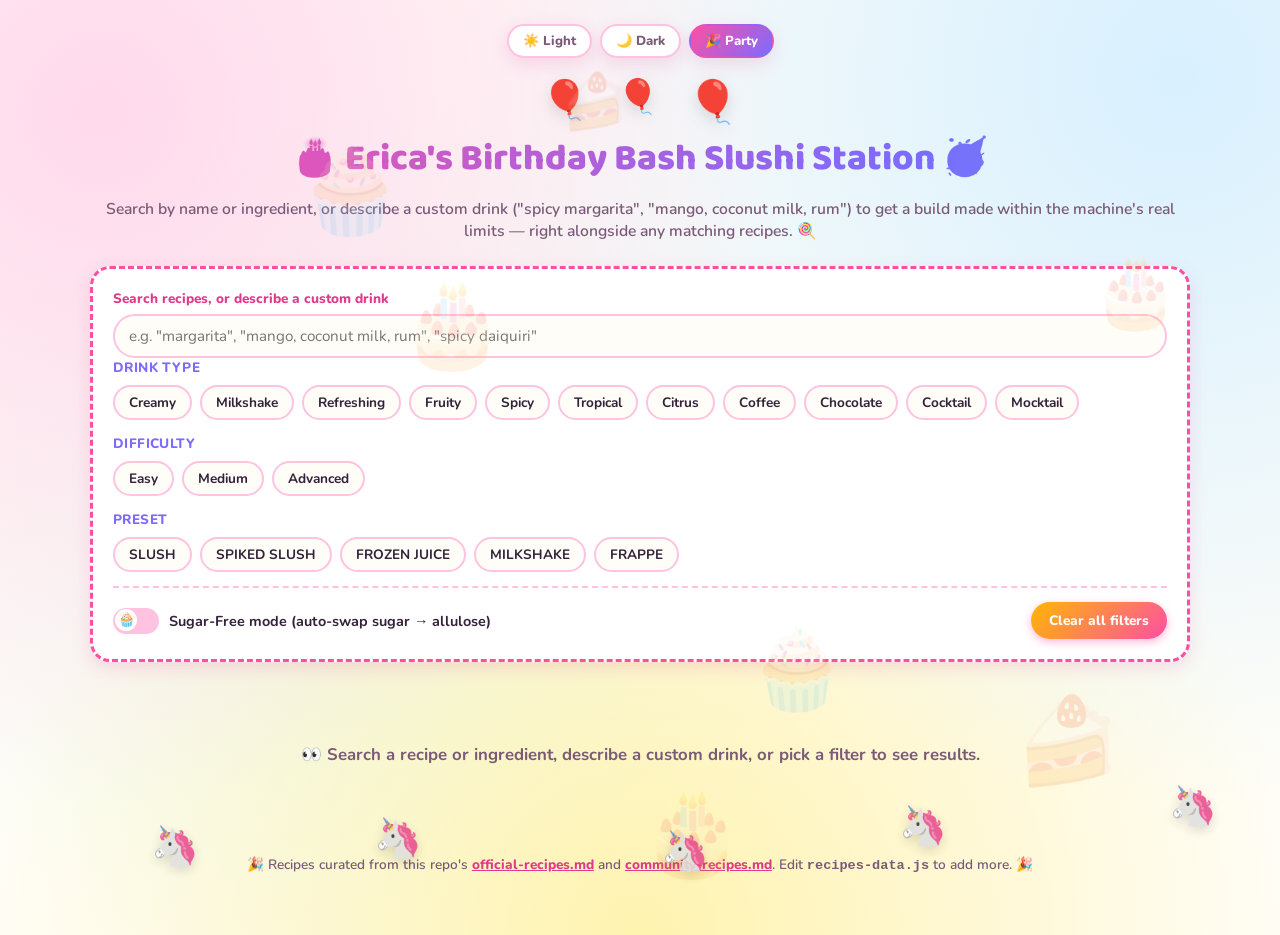
==== commit f38035e0: "Merge custom-drink generator into the main search; no recipes until searched Per feedback: the stand" ====
--- a/frontend/index.html
+++ b/frontend/index.html
@@ -41,16 +41,17 @@
     </div>
     <h1>🎂 Erica's Birthday Bash Slushi Station <span class="wiggle">🥳</span></h1>
     <p class="subtitle">
-      Search the recipe box, filter by drink type and difficulty, or describe a
-      custom drink and build it within the machine's real limits. 🍭
+      Search by name or ingredient, or describe a custom drink ("spicy
+      margarita", "mango, coconut milk, rum") to get a build made within the
+      machine's real limits — right alongside any matching recipes. 🍭
     </p>
   </header>
 
   <main class="app-main">
     <section class="controls">
       <div class="field">
-        <label for="query">Search recipes by name or ingredient</label>
-        <input id="query" type="search" placeholder="e.g. margarita, mango, vodka…" autocomplete="off" />
+        <label for="query">Search recipes, or describe a custom drink</label>
+        <input id="query" type="search" placeholder='e.g. "margarita", "mango, coconut milk, rum", "spicy daiquiri"' autocomplete="off" />
       </div>
 
       <div class="filter-group">
@@ -84,30 +85,6 @@
       </div>
       <div id="results" class="results-grid"></div>
     </section>
-
-    <section class="custom-section">
-      <div class="custom-header">
-        <h2>✨ Custom Drink Creator</h2>
-      </div>
-      <p class="custom-blurb">
-        Describe what you're craving ("I want a spicy margarita", "something
-        creamy and chocolatey") or just list what's in your fridge ("mango,
-        coconut milk, dark rum") — this builds one or more custom recipes that
-        actually work in the machine (right sugar/alcohol balance to freeze,
-        batch size, any advance prep like an infusion), inspired by recipes
-        already in this dataset where relevant. Runs fully offline — no API
-        key, no network call, just keyword matching against the machine's
-        real chemistry.
-      </p>
-
-      <div class="custom-input-row">
-        <textarea id="customPrompt" rows="2" placeholder='e.g. "I want a spicy margarita" or "mango, coconut milk, dark rum"'></textarea>
-        <button id="generateCustomBtn" type="button" class="clear-btn generate-btn">Create My Drink ✨</button>
-      </div>
-
-      <p id="customStatus" class="custom-status" hidden></p>
-      <div id="customResults" class="results-grid custom-results-grid"></div>
-    </section>
   </main>
 
   <footer class="app-footer">
--- a/frontend/styles.css
+++ b/frontend/styles.css
@@ -682,93 +682,8 @@
 }
 
 /* ---------------------------------------------------------------------
- * Custom Drink Creator
+ * Custom-built recipe cards (rendered inline in the same results grid)
  * ------------------------------------------------------------------- */
-
-.custom-section {
-  background: var(--surface);
-  border: 2px solid var(--border);
-  border-radius: 20px;
-  padding: 20px;
-  margin-top: 24px;
-  box-shadow: var(--shadow);
-}
-
-:root[data-theme="party"] .custom-section {
-  border: 3px dashed var(--accent2);
-}
-
-.custom-header {
-  display: flex;
-  align-items: center;
-  justify-content: space-between;
-  gap: 12px;
-  flex-wrap: wrap;
-  margin-bottom: 8px;
-}
-
-.custom-header h2 {
-  margin: 0;
-  font-size: 1.3rem;
-  color: var(--accent-dark);
-}
-
-.custom-blurb {
-  color: var(--text-muted);
-  font-size: 0.88rem;
-  margin: 0 0 14px;
-}
-
-.custom-input-row {
-  display: flex;
-  gap: 10px;
-  flex-wrap: wrap;
-  align-items: flex-start;
-}
-
-.custom-input-row textarea {
-  flex: 1 1 280px;
-  padding: 10px 14px;
-  border-radius: 14px;
-  border: 2px solid var(--border);
-  background: var(--bg);
-  color: var(--text);
-  font-size: 0.95rem;
-  font-family: inherit;
-  resize: vertical;
-  min-height: 44px;
-}
-
-.custom-input-row textarea:focus {
-  outline: none;
-  border-color: var(--accent2);
-  box-shadow: 0 0 0 3px color-mix(in srgb, var(--accent2) 25%, transparent);
-}
-
-.generate-btn {
-  white-space: nowrap;
-  align-self: flex-start;
-}
-
-.generate-btn:disabled {
-  opacity: 0.6;
-  cursor: wait;
-  transform: none;
-}
-
-.custom-status {
-  margin: 12px 0 0;
-  font-size: 0.85rem;
-  font-weight: 700;
-}
-
-.custom-status.error { color: var(--advanced); }
-.custom-status.success { color: var(--easy); }
-.custom-status.loading { color: var(--accent2); }
-
-.custom-results-grid {
-  margin-top: 16px;
-}
 
 .custom-card {
   border-top-color: var(--sugar-free) !important;
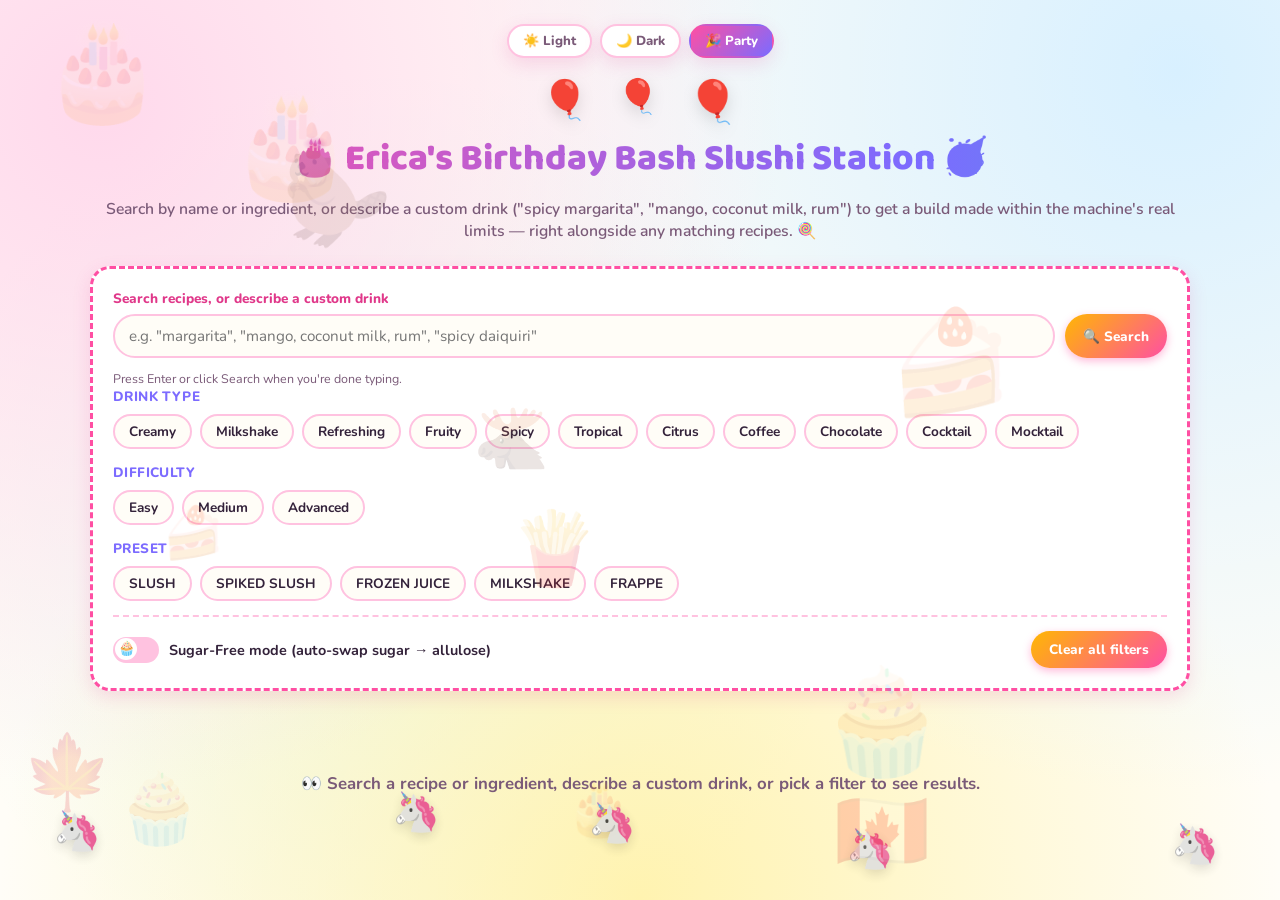
==== commit 81694e49: "Add explicit Search button, remove footer note, add Canadian party decor Per feedback:  - Typing in " ====
--- a/frontend/index.html
+++ b/frontend/index.html
@@ -26,6 +26,7 @@
   <div class="confetti-field" id="confettiField" aria-hidden="true"></div>
   <div class="cake-field" id="cakeField" aria-hidden="true"></div>
   <div class="unicorn-field" id="unicornField" aria-hidden="true"></div>
+  <div class="cake-field" id="canadaField" aria-hidden="true"></div>
 
   <div class="theme-switcher" role="group" aria-label="Theme">
     <button type="button" class="theme-btn" data-theme-choice="light" title="Light mode">☀️ Light</button>
@@ -51,7 +52,11 @@
     <section class="controls">
       <div class="field">
         <label for="query">Search recipes, or describe a custom drink</label>
-        <input id="query" type="search" placeholder='e.g. "margarita", "mango, coconut milk, rum", "spicy daiquiri"' autocomplete="off" />
+        <div class="search-row">
+          <input id="query" type="search" placeholder='e.g. "margarita", "mango, coconut milk, rum", "spicy daiquiri"' autocomplete="off" />
+          <button id="searchBtn" type="button" class="clear-btn search-btn">🔍 Search</button>
+        </div>
+        <p class="search-hint">Press Enter or click Search when you're done typing.</p>
       </div>
 
       <div class="filter-group">
@@ -87,15 +92,6 @@
     </section>
   </main>
 
-  <footer class="app-footer">
-    <p>
-      🎉 Recipes curated from this repo's
-      <a href="../references/official-recipes.md">official-recipes.md</a> and
-      <a href="../references/community-recipes.md">community-recipes.md</a>.
-      Edit <code>recipes-data.js</code> to add more. 🎉
-    </p>
-  </footer>
-
   <script src="recipes-data.js"></script>
   <script src="app.js"></script>
 </body>
--- a/frontend/styles.css
+++ b/frontend/styles.css
@@ -356,14 +356,24 @@
 }
 
 .search-row {
-  display: grid;
-  grid-template-columns: 1fr 1fr;
-  gap: 16px;
-  margin-bottom: 16px;
-}
-
-@media (max-width: 640px) {
-  .search-row { grid-template-columns: 1fr; }
+  display: flex;
+  gap: 10px;
+  flex-wrap: wrap;
+  align-items: stretch;
+}
+
+.search-row input {
+  flex: 1 1 240px;
+}
+
+.search-btn {
+  white-space: nowrap;
+}
+
+.search-hint {
+  margin: 6px 0 0;
+  font-size: 0.78rem;
+  color: var(--text-muted);
 }
 
 .field {
@@ -685,6 +695,30 @@
  * Custom-built recipe cards (rendered inline in the same results grid)
  * ------------------------------------------------------------------- */
 
+/* Lets #customSlot sit inside the CSS grid without adding its own nested
+   grid — its children lay out as if they were direct children of #results. */
+.contents {
+  display: contents;
+}
+
+.custom-loading {
+  grid-column: 1 / -1;
+  text-align: center;
+  padding: 20px 0;
+  color: var(--text-muted);
+  font-weight: 700;
+  animation: custom-loading-pulse 1.4s ease-in-out infinite;
+}
+
+@keyframes custom-loading-pulse {
+  0%, 100% { opacity: 0.55; }
+  50% { opacity: 1; }
+}
+
+@media (prefers-reduced-motion: reduce) {
+  .custom-loading { animation: none; }
+}
+
 .custom-card {
   border-top-color: var(--sugar-free) !important;
   background: linear-gradient(180deg, color-mix(in srgb, var(--sugar-free) 5%, var(--surface)) 0%, var(--surface) 60%);
@@ -731,22 +765,6 @@
   margin: 0;
 }
 
-.app-footer {
-  max-width: 1100px;
-  margin: 32px auto 0;
-  text-align: center;
-  font-size: 0.85rem;
-  color: var(--text-muted);
-  font-weight: 600;
-  position: relative;
-  z-index: 1;
-}
-
-.app-footer a {
-  color: var(--accent-dark);
-  font-weight: 800;
-}
-
 :root[data-theme="party"] body.sugar-free-mode .app-header h1::after {
   content: " 🌿";
 }
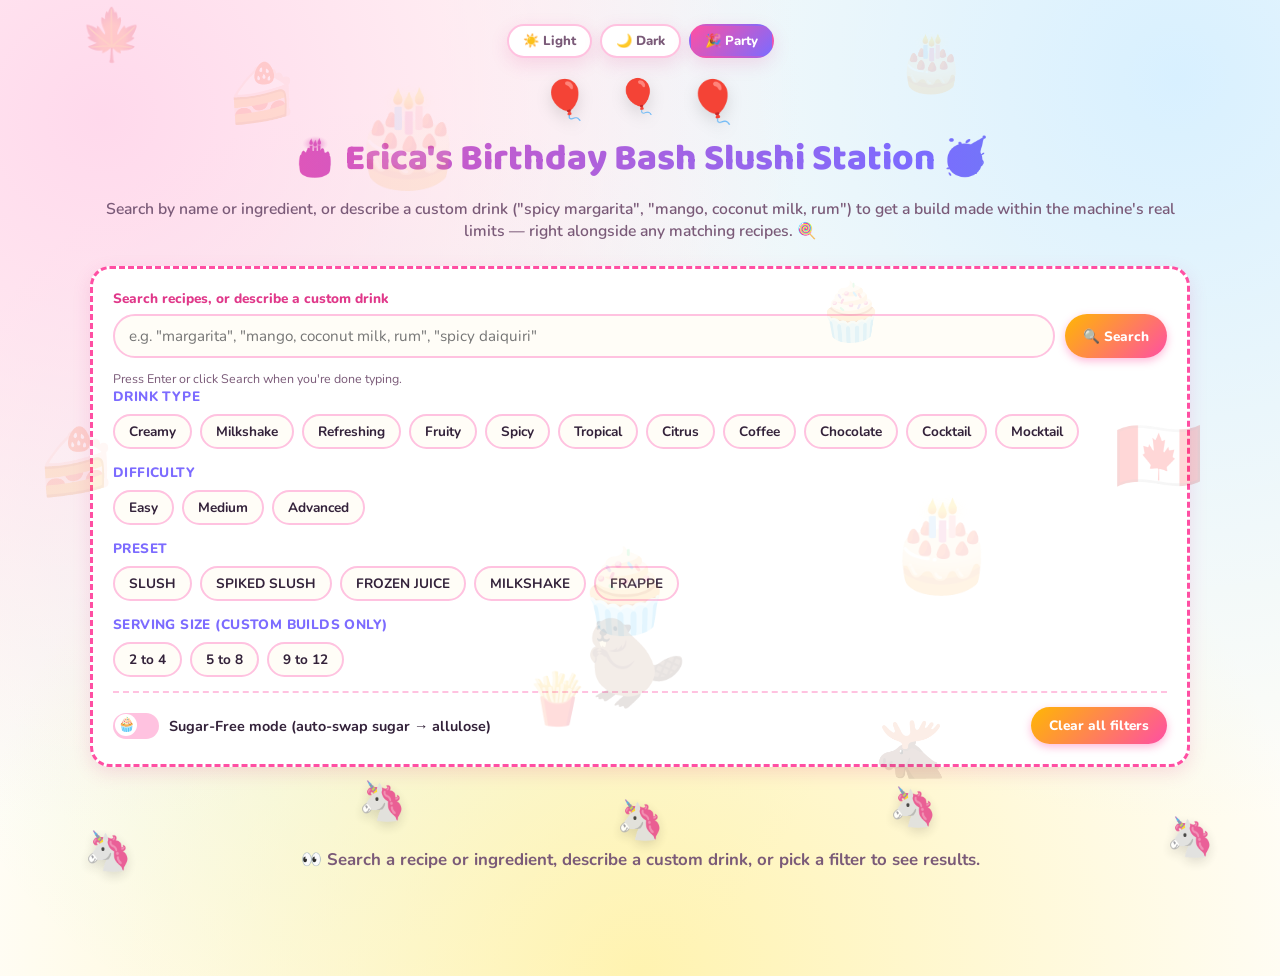
==== commit 4bbae9d2: "Add dual-unit measurements, 3-recipe custom variants, serving size, and ABV - Ingredient lines now s" ====
--- a/frontend/index.html
+++ b/frontend/index.html
@@ -74,6 +74,11 @@
         <div id="presetFilters" class="chip-row"></div>
       </div>
 
+      <div class="filter-group">
+        <span class="filter-label">Serving size (custom builds only)</span>
+        <div id="servingBandFilters" class="chip-row"></div>
+      </div>
+
       <div class="bottom-row">
         <label class="switch-label">
           <input type="checkbox" id="sugarFreeToggle" />
--- a/frontend/styles.css
+++ b/frontend/styles.css
@@ -765,6 +765,16 @@
   margin: 0;
 }
 
+.abv-note {
+  font-size: 0.8rem;
+  background: color-mix(in srgb, var(--accent) 12%, transparent);
+  border-left: 4px solid var(--accent);
+  padding: 8px 10px;
+  border-radius: 8px;
+  margin: 0;
+  color: var(--text);
+}
+
 :root[data-theme="party"] body.sugar-free-mode .app-header h1::after {
   content: " 🌿";
 }
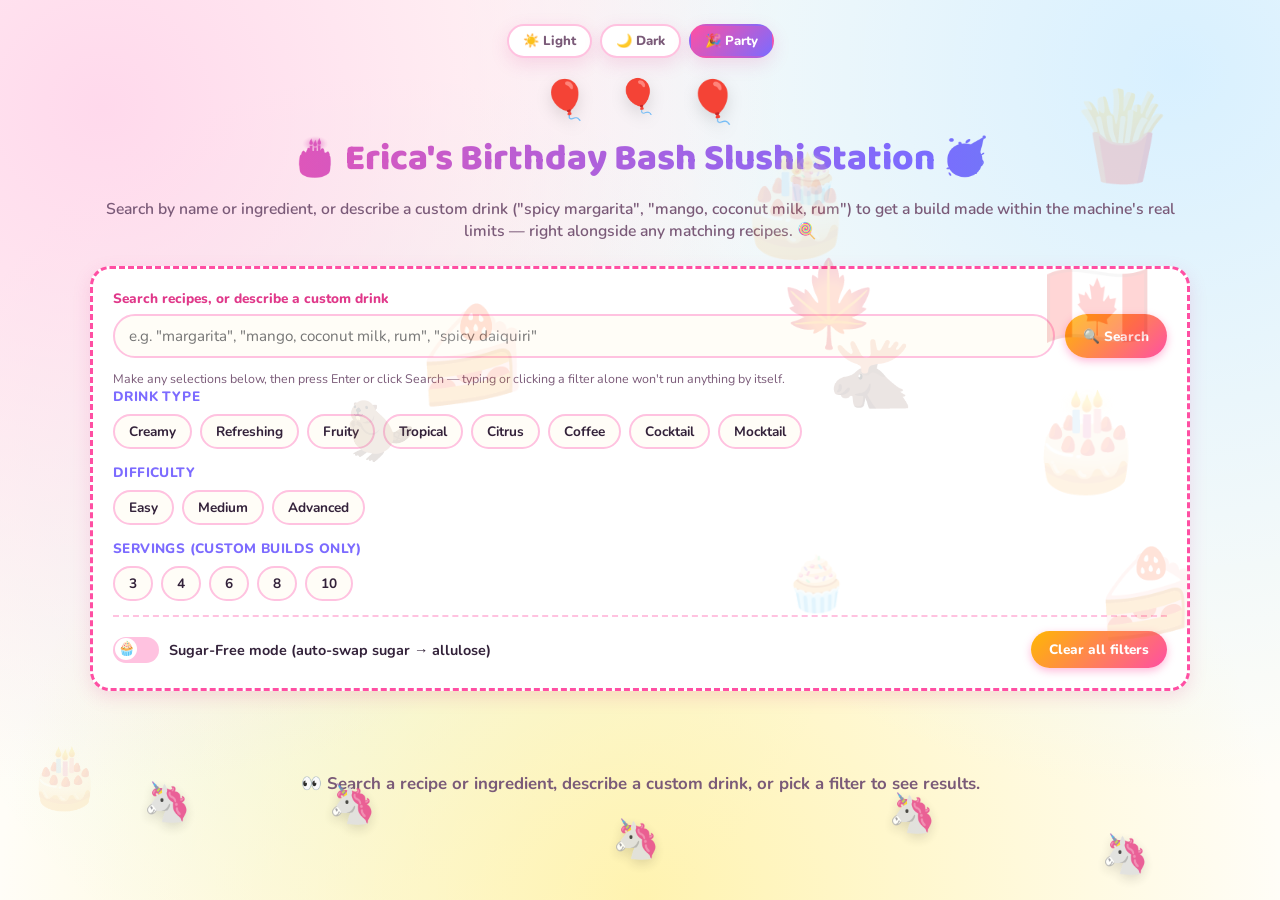
==== commit 41d414ed: "Local recipe history with starring, accurate servings, always-3 builds - Local custom-drink history " ====
--- a/frontend/index.html
+++ b/frontend/index.html
@@ -56,7 +56,10 @@
           <input id="query" type="search" placeholder='e.g. "margarita", "mango, coconut milk, rum", "spicy daiquiri"' autocomplete="off" />
           <button id="searchBtn" type="button" class="clear-btn search-btn">🔍 Search</button>
         </div>
-        <p class="search-hint">Press Enter or click Search when you're done typing.</p>
+        <p class="search-hint">
+          Make any selections below, then press Enter or click Search — typing
+          or clicking a filter alone won't run anything by itself.
+        </p>
       </div>
 
       <div class="filter-group">
@@ -70,13 +73,8 @@
       </div>
 
       <div class="filter-group">
-        <span class="filter-label">Preset</span>
-        <div id="presetFilters" class="chip-row"></div>
-      </div>
-
-      <div class="filter-group">
-        <span class="filter-label">Serving size (custom builds only)</span>
-        <div id="servingBandFilters" class="chip-row"></div>
+        <span class="filter-label">Servings (custom builds only)</span>
+        <div id="servingSizeFilters" class="chip-row"></div>
       </div>
 
       <div class="bottom-row">
@@ -87,6 +85,13 @@
         </label>
         <button id="clearFilters" type="button" class="clear-btn">Clear all filters</button>
       </div>
+    </section>
+
+    <section class="history-section" id="historyPanel" hidden>
+      <div class="results-header">
+        <span class="filter-label">🕘 Recent custom drinks</span>
+      </div>
+      <div id="historyList" class="history-list"></div>
     </section>
 
     <section class="results-section">
--- a/frontend/styles.css
+++ b/frontend/styles.css
@@ -541,6 +541,78 @@
   font-size: 0.95rem;
 }
 
+.history-section {
+  background: var(--surface);
+  border: 2px solid var(--border);
+  border-radius: 16px;
+  padding: 16px 20px;
+  margin-bottom: 24px;
+  box-shadow: var(--shadow);
+}
+
+.history-list {
+  display: flex;
+  flex-wrap: wrap;
+  gap: 8px;
+}
+
+.history-item {
+  display: flex;
+  align-items: center;
+  gap: 2px;
+  border: 2px solid var(--border);
+  border-radius: 999px;
+  padding: 2px 4px 2px 8px;
+  background: var(--bg);
+}
+
+.history-star,
+.history-delete,
+.history-label {
+  border: none;
+  background: none;
+  font-family: inherit;
+  cursor: pointer;
+  color: var(--text);
+}
+
+.history-star {
+  font-size: 0.95rem;
+  padding: 2px 2px;
+  line-height: 1;
+}
+
+.history-star.starred {
+  filter: drop-shadow(0 0 2px color-mix(in srgb, var(--accent) 60%, transparent));
+}
+
+.history-label {
+  font-size: 0.82rem;
+  font-weight: 700;
+  padding: 4px 2px;
+  max-width: 260px;
+  overflow: hidden;
+  text-overflow: ellipsis;
+  white-space: nowrap;
+}
+
+.history-label:hover {
+  color: var(--accent-dark);
+  text-decoration: underline;
+}
+
+.history-delete {
+  font-size: 0.7rem;
+  color: var(--text-muted);
+  padding: 2px 6px;
+  border-radius: 999px;
+}
+
+.history-delete:hover {
+  color: var(--accent-dark);
+  background: color-mix(in srgb, var(--accent) 15%, transparent);
+}
+
 .results-grid {
   display: grid;
   grid-template-columns: repeat(auto-fill, minmax(300px, 1fr));
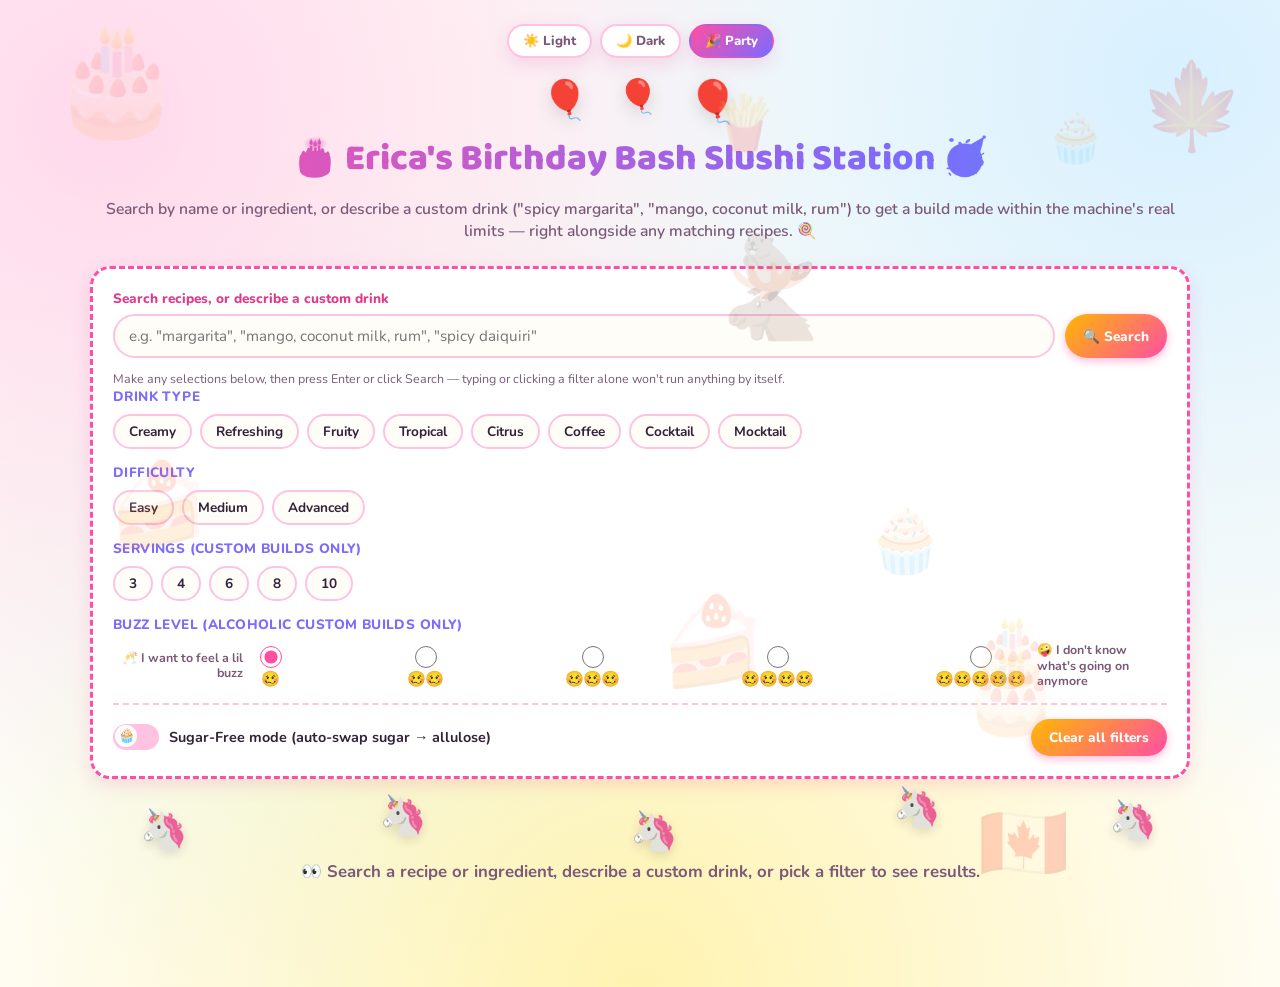
==== commit 6ae17d61: "Fix ABV math to use real strength, add buzz-level slider with live rescale - Fixed ABV calculations " ====
--- a/frontend/index.html
+++ b/frontend/index.html
@@ -77,6 +77,15 @@
         <div id="servingSizeFilters" class="chip-row"></div>
       </div>
 
+      <div class="filter-group">
+        <span class="filter-label">Buzz level (alcoholic custom builds only)</span>
+        <div class="buzz-slider">
+          <span class="buzz-caption buzz-caption-left">🥂 I want to feel a lil buzz</span>
+          <div id="buzzStops" class="buzz-stops"></div>
+          <span class="buzz-caption buzz-caption-right">🤪 I don't know what's going on anymore</span>
+        </div>
+      </div>
+
       <div class="bottom-row">
         <label class="switch-label">
           <input type="checkbox" id="sugarFreeToggle" />
--- a/frontend/styles.css
+++ b/frontend/styles.css
@@ -455,6 +455,56 @@
   transform: translateY(-1px) scale(1.03);
 }
 
+.buzz-slider {
+  display: flex;
+  align-items: center;
+  gap: 12px;
+  flex-wrap: wrap;
+}
+
+.buzz-caption {
+  font-size: 0.78rem;
+  font-weight: 700;
+  color: var(--text-muted);
+  max-width: 130px;
+  line-height: 1.25;
+}
+
+.buzz-caption-left {
+  text-align: right;
+}
+
+.buzz-stops {
+  display: flex;
+  align-items: flex-start;
+  gap: 14px;
+  flex: 1;
+  justify-content: space-between;
+  min-width: 220px;
+}
+
+.buzz-stop {
+  display: flex;
+  flex-direction: column;
+  align-items: center;
+  gap: 4px;
+  cursor: pointer;
+}
+
+.buzz-radio {
+  width: 22px;
+  height: 22px;
+  accent-color: var(--accent);
+  cursor: pointer;
+}
+
+.buzz-emojis {
+  font-size: 0.95rem;
+  line-height: 1;
+  white-space: nowrap;
+  letter-spacing: -1px;
+}
+
 .bottom-row {
   display: flex;
   align-items: center;
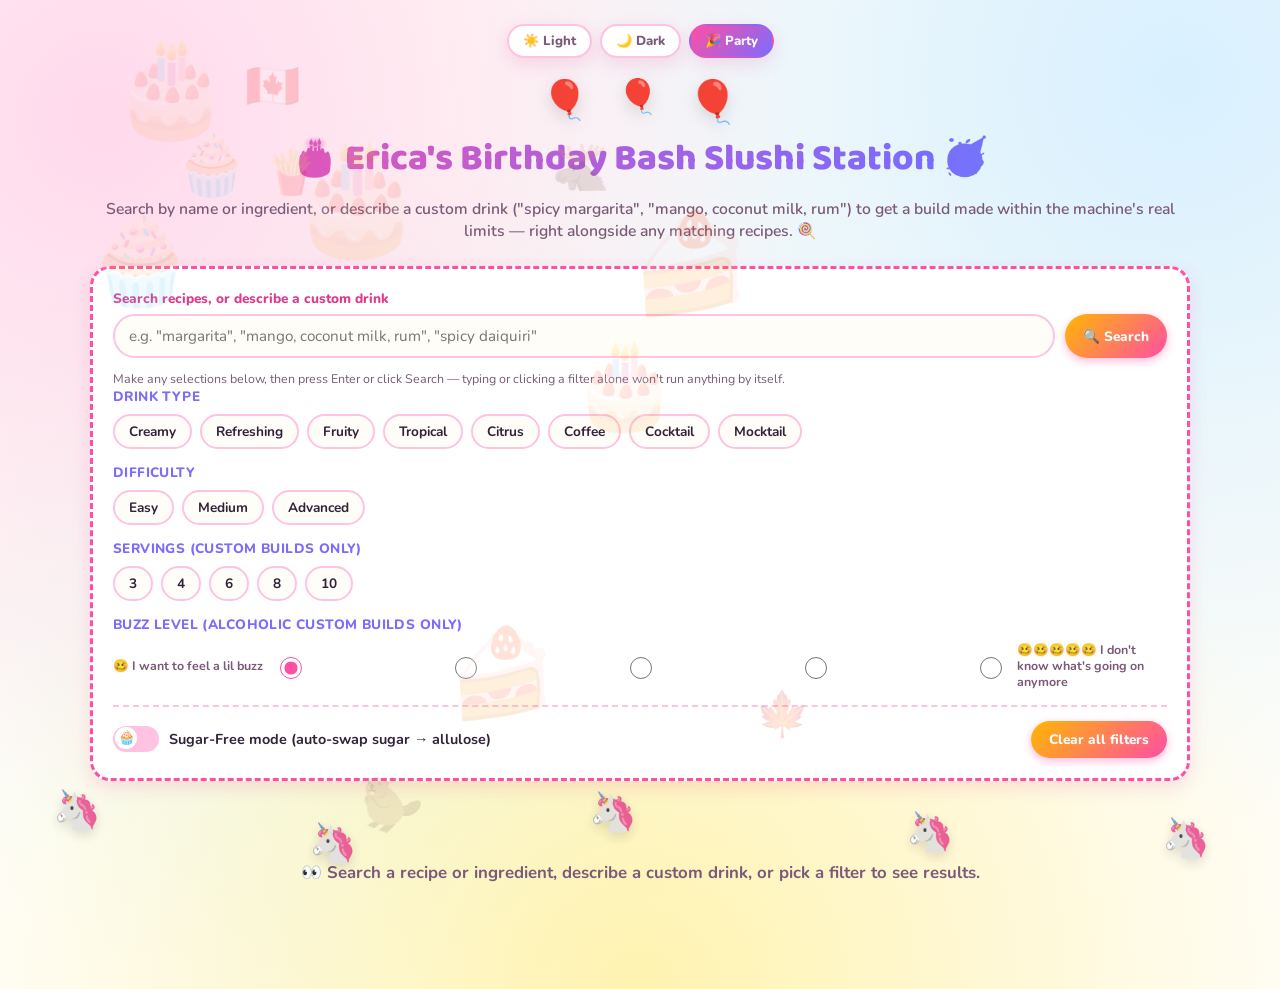
==== commit 3f61a79b: "Fix buzz-level ABV targeting, simplify slider, adjust dataset recipes too - Fixed buzz-level slider " ====
--- a/frontend/index.html
+++ b/frontend/index.html
@@ -80,9 +80,9 @@
       <div class="filter-group">
         <span class="filter-label">Buzz level (alcoholic custom builds only)</span>
         <div class="buzz-slider">
-          <span class="buzz-caption buzz-caption-left">🥂 I want to feel a lil buzz</span>
+          <span class="buzz-caption buzz-caption-left">🥴 I want to feel a lil buzz</span>
           <div id="buzzStops" class="buzz-stops"></div>
-          <span class="buzz-caption buzz-caption-right">🤪 I don't know what's going on anymore</span>
+          <span class="buzz-caption buzz-caption-right">🥴🥴🥴🥴🥴 I don't know what's going on anymore</span>
         </div>
       </div>
 
--- a/frontend/styles.css
+++ b/frontend/styles.css
@@ -466,8 +466,8 @@
   font-size: 0.78rem;
   font-weight: 700;
   color: var(--text-muted);
-  max-width: 130px;
-  line-height: 1.25;
+  max-width: 150px;
+  line-height: 1.3;
 }
 
 .buzz-caption-left {
@@ -476,19 +476,11 @@
 
 .buzz-stops {
   display: flex;
-  align-items: flex-start;
+  align-items: center;
   gap: 14px;
   flex: 1;
   justify-content: space-between;
   min-width: 220px;
-}
-
-.buzz-stop {
-  display: flex;
-  flex-direction: column;
-  align-items: center;
-  gap: 4px;
-  cursor: pointer;
 }
 
 .buzz-radio {
@@ -496,13 +488,6 @@
   height: 22px;
   accent-color: var(--accent);
   cursor: pointer;
-}
-
-.buzz-emojis {
-  font-size: 0.95rem;
-  line-height: 1;
-  white-space: nowrap;
-  letter-spacing: -1px;
 }
 
 .bottom-row {
@@ -897,6 +882,17 @@
   color: var(--text);
 }
 
+.adjusted-note {
+  font-size: 0.78rem;
+  font-style: italic;
+  background: color-mix(in srgb, var(--text-muted) 12%, transparent);
+  border-left: 4px solid var(--text-muted);
+  padding: 8px 10px;
+  border-radius: 8px;
+  margin: 0;
+  color: var(--text-muted);
+}
+
 :root[data-theme="party"] body.sugar-free-mode .app-header h1::after {
   content: " 🌿";
 }
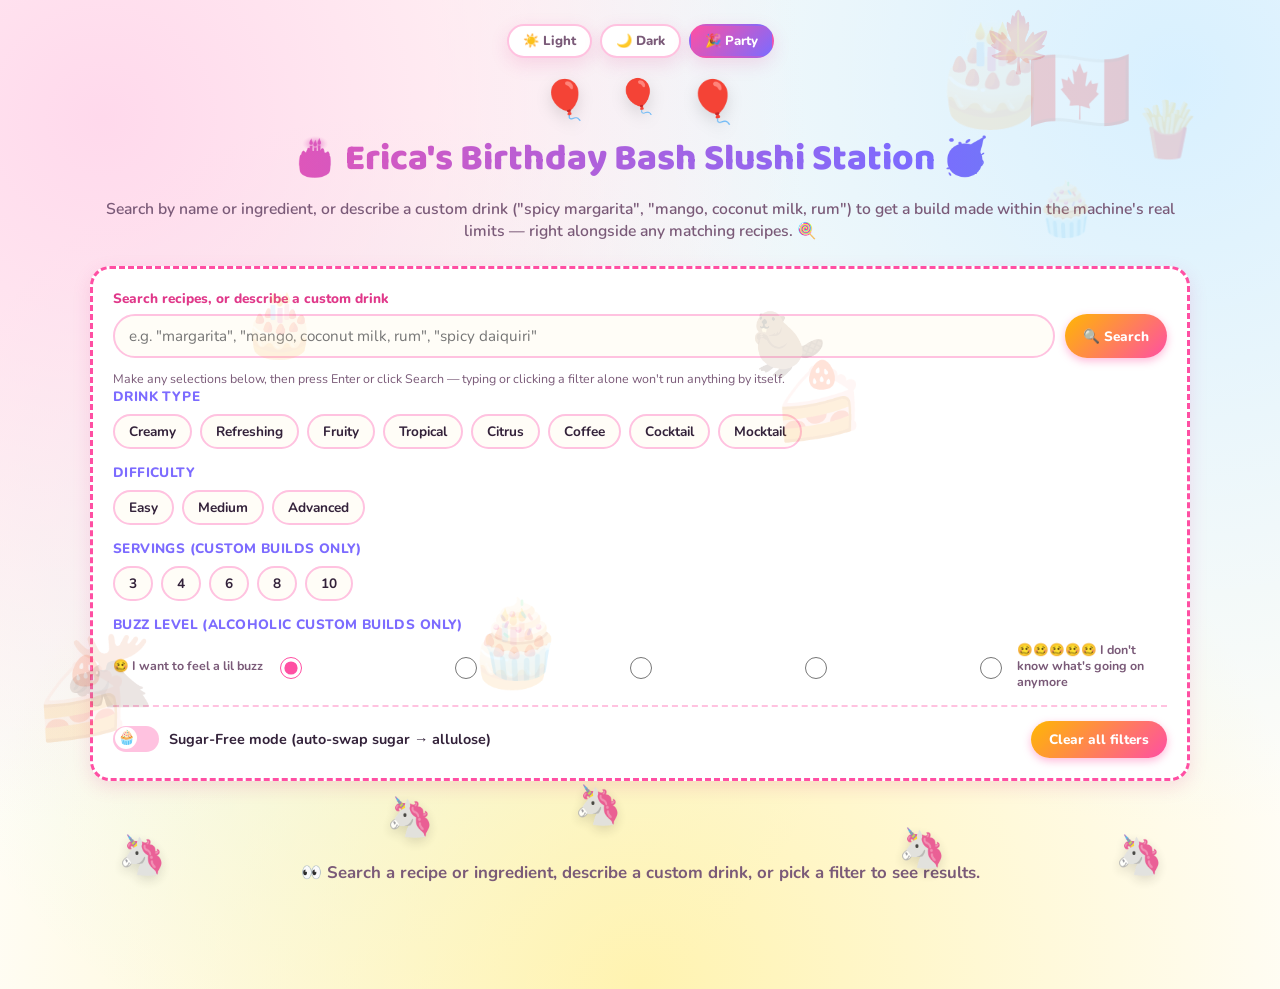
==== commit a06981e2: "Hard-cap allulose-based drinks at 3-4% ABV/175ml, swap to diet bases Allulose-based (Sugar-Free mode" ====
--- a/frontend/index.html
+++ b/frontend/index.html
@@ -84,6 +84,11 @@
           <div id="buzzStops" class="buzz-stops"></div>
           <span class="buzz-caption buzz-caption-right">🥴🥴🥴🥴🥴 I don't know what's going on anymore</span>
         </div>
+        <p class="buzz-sugarfree-note" id="buzzSugarFreeNote" hidden>
+          Buzz level doesn't apply in Sugar-Free mode — allulose-based drinks
+          are hard-capped at 3-4% ABV and 175 ml of alcohol per pitcher,
+          regardless of this slider.
+        </p>
       </div>
 
       <div class="bottom-row">
--- a/frontend/styles.css
+++ b/frontend/styles.css
@@ -490,6 +490,50 @@
   cursor: pointer;
 }
 
+.buzz-radio:disabled {
+  cursor: not-allowed;
+}
+
+/* Sugar-Free mode hard-caps ABV/alcohol for allulose-based drinks — the
+ * buzz-level radial doesn't apply, so it's visually greyed out (radios
+ * themselves are also disabled in JS) and a note explains the fixed cap. */
+body.sugar-free-mode .buzz-slider {
+  opacity: 0.45;
+}
+
+.buzz-sugarfree-note {
+  font-size: 0.78rem;
+  color: var(--text-muted);
+  margin: 4px 0 0;
+  line-height: 1.4;
+}
+
+/* On a narrow/portrait phone, the row (caption - radios - caption) has no
+ * room to sit side by side without squishing or wrapping mid-word — stack
+ * it instead: caption above, a full-width row of radios, caption below. */
+@media (max-width: 480px) {
+  .buzz-slider {
+    flex-direction: column;
+    align-items: stretch;
+    gap: 6px;
+  }
+
+  .buzz-caption {
+    max-width: 100%;
+    text-align: center;
+  }
+
+  .buzz-caption-left {
+    text-align: center;
+  }
+
+  .buzz-stops {
+    min-width: 0;
+    width: 100%;
+    justify-content: space-evenly;
+  }
+}
+
 .bottom-row {
   display: flex;
   align-items: center;
@@ -882,6 +926,21 @@
   color: var(--text);
 }
 
+.brix-note {
+  font-size: 0.8rem;
+  background: color-mix(in srgb, var(--accent2) 12%, transparent);
+  border-left: 4px solid var(--accent2);
+  padding: 8px 10px;
+  border-radius: 8px;
+  margin: 0;
+  color: var(--text);
+}
+
+.brix-note.brix-warning {
+  background: color-mix(in srgb, #e0a800 18%, transparent);
+  border-left-color: #e0a800;
+}
+
 .adjusted-note {
   font-size: 0.78rem;
   font-style: italic;
